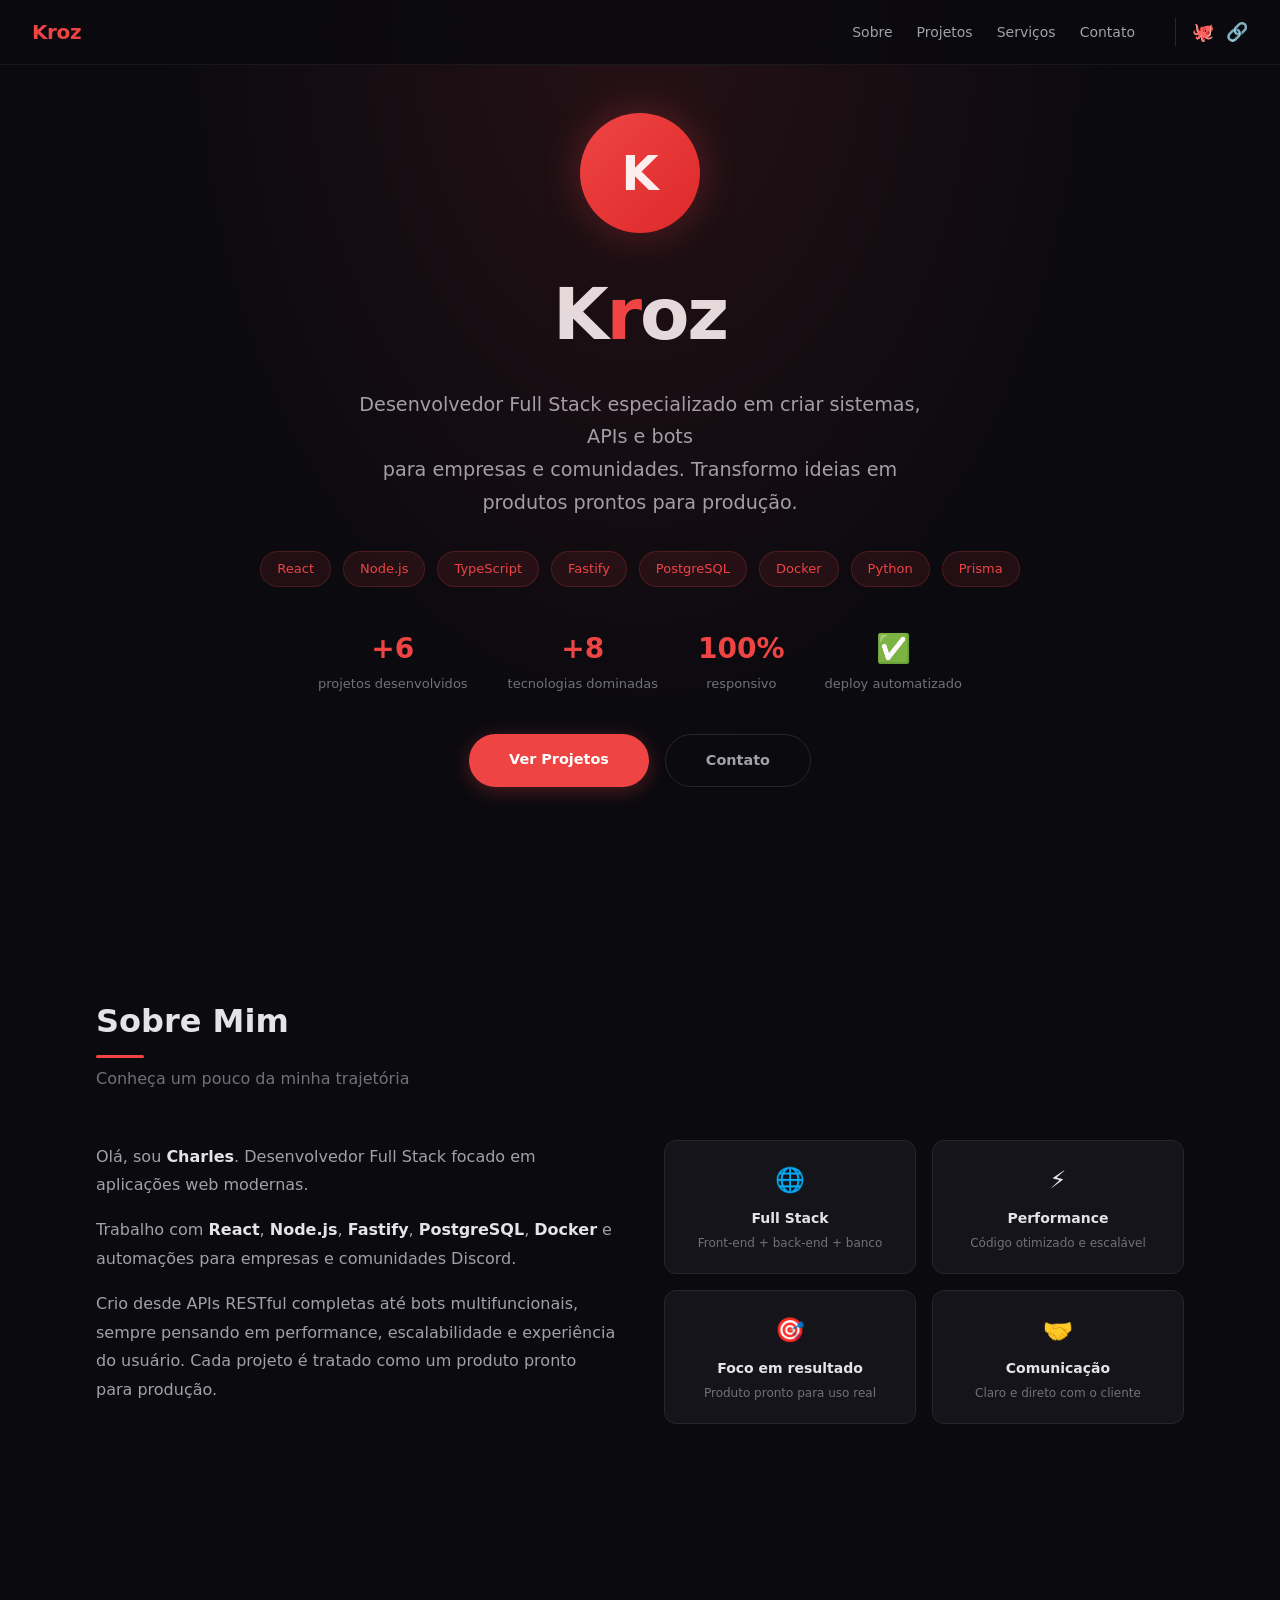
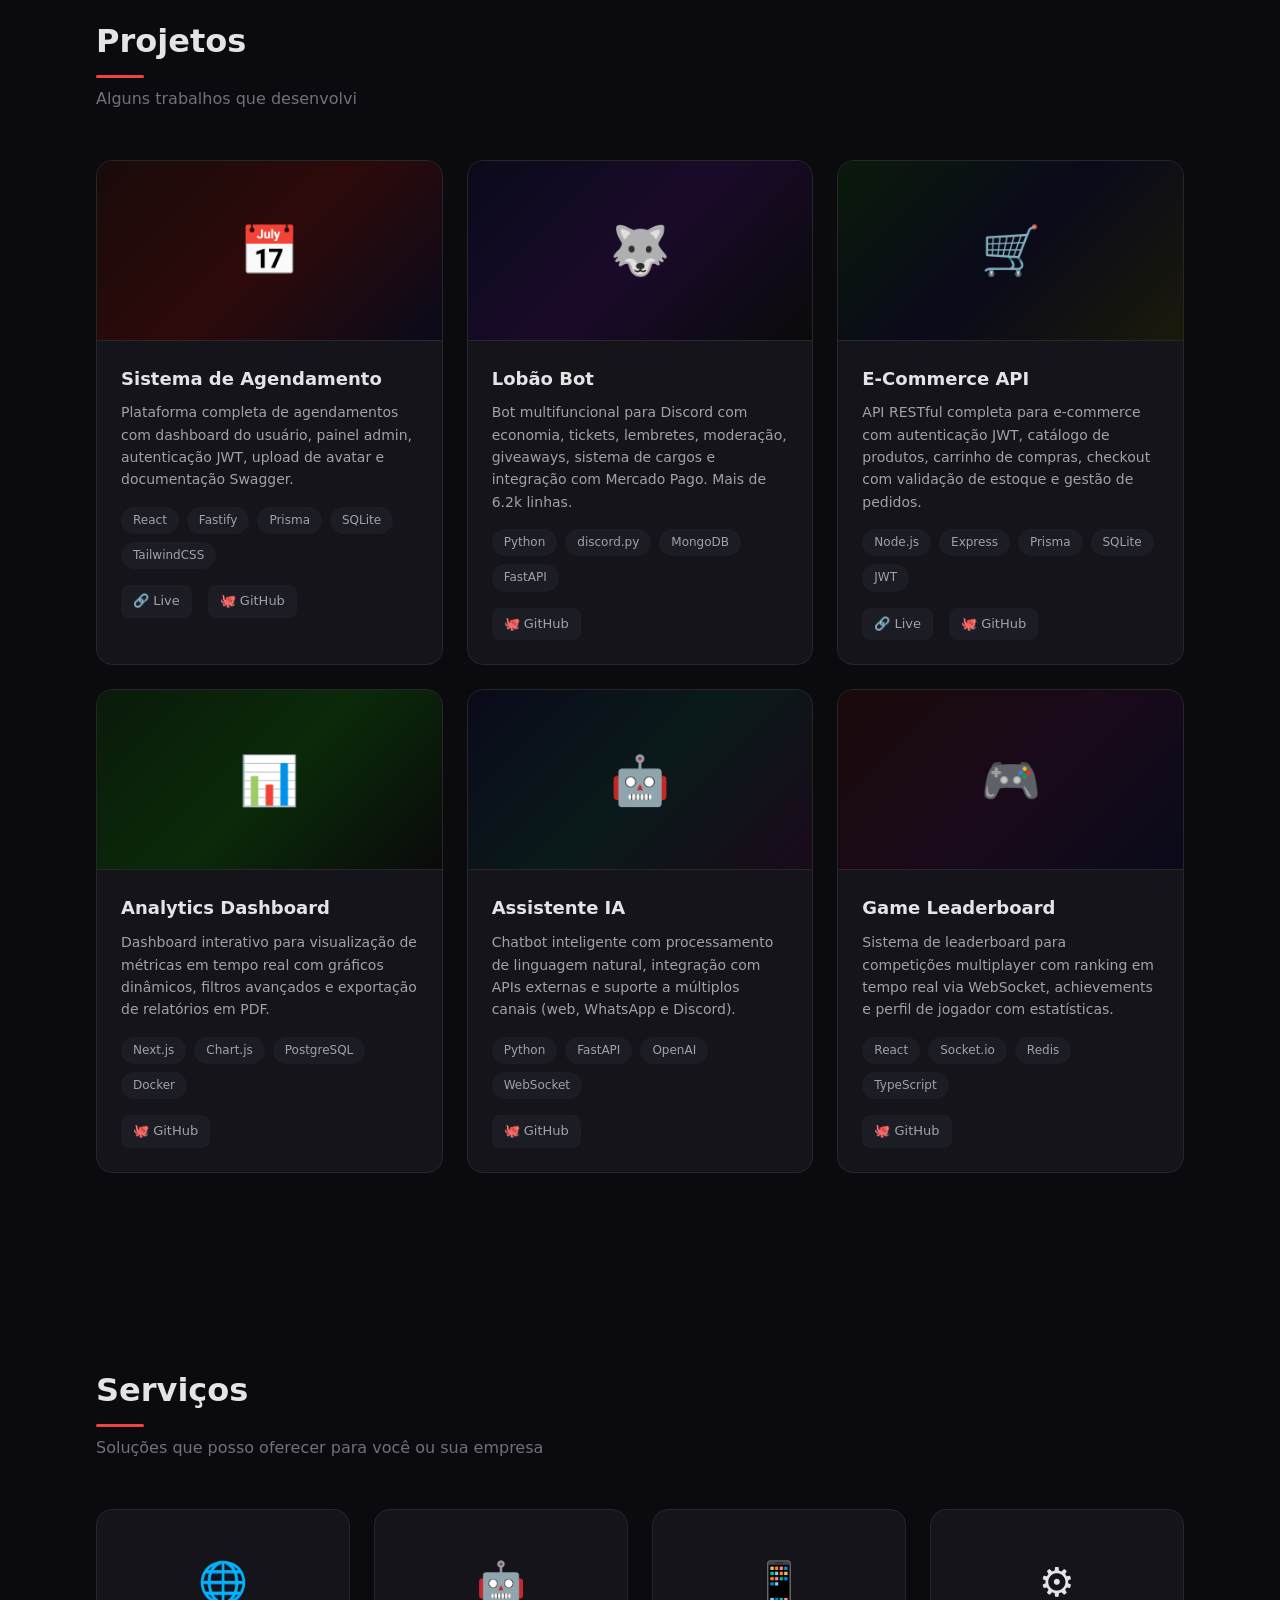
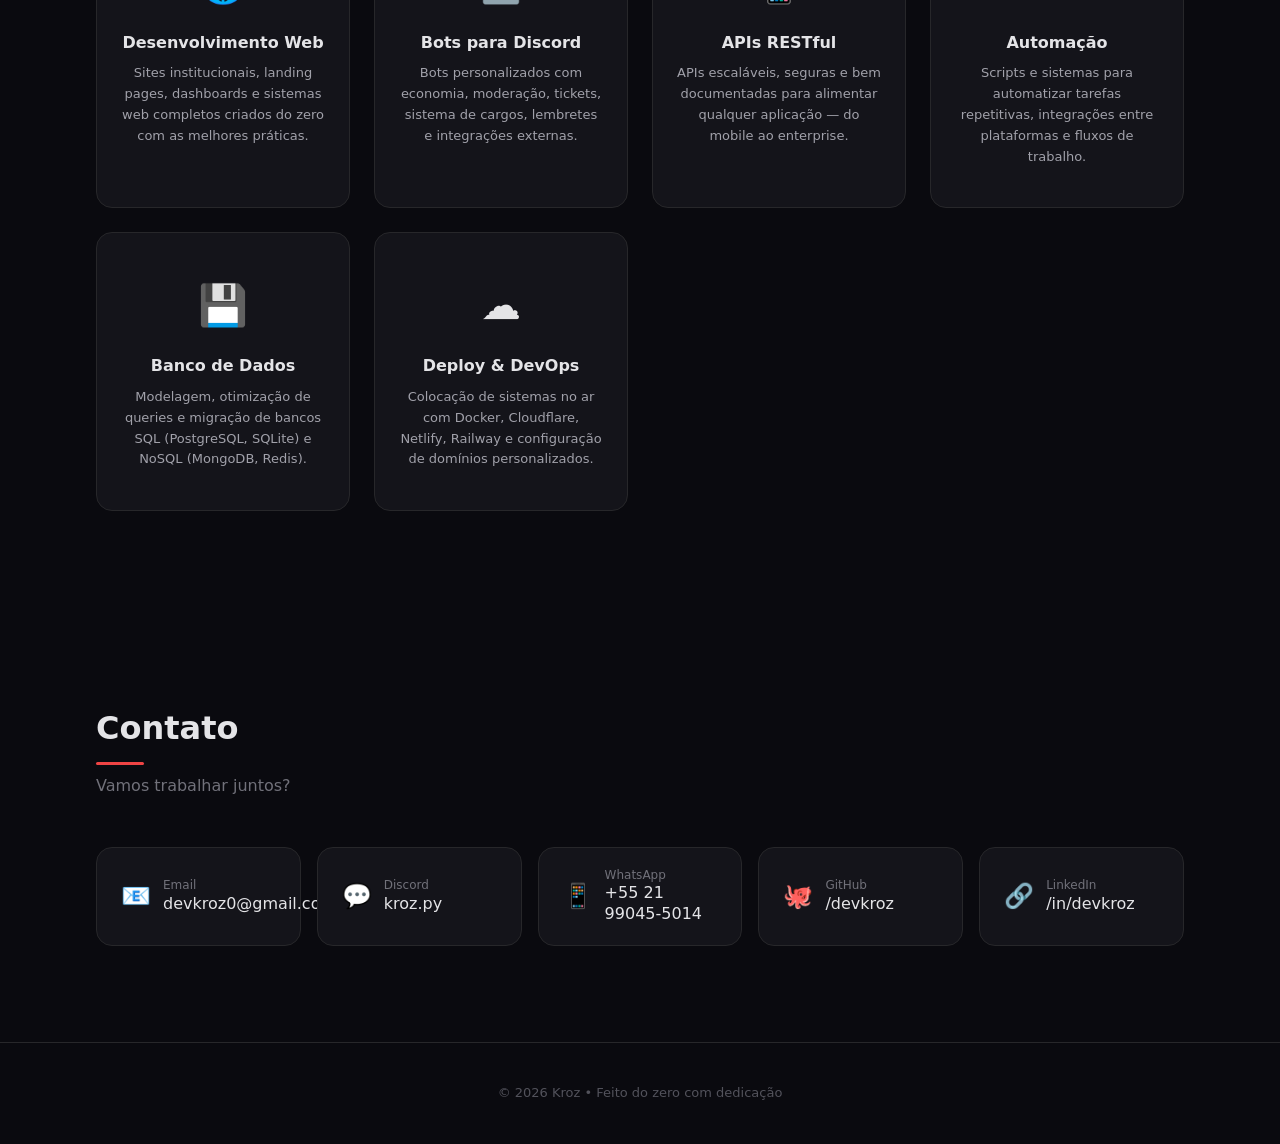
==== index.html @ 7d9324d4 "Initial commit: portfolio Kroz" ====
<!DOCTYPE html>
<html lang="pt-BR">
<head>
  <meta charset="UTF-8" />
  <meta name="viewport" content="width=device-width, initial-scale=1.0" />
  <title>Kroz — Portfólio</title>
  <style>
    * { margin: 0; padding: 0; box-sizing: border-box; }
    html { scroll-behavior: smooth; }
    body {
      font-family: system-ui, -apple-system, 'Segoe UI', Roboto, sans-serif;
      background: #0a0a0f;
      color: #e4e4e7;
      line-height: 1.6;
      overflow-x: hidden;
    }
    ::selection { background: #ef4444; color: #fff; }

    /* navbar */
    nav {
      position: fixed; top: 0; width: 100%; z-index: 100;
      background: rgba(10,10,15,0.85); backdrop-filter: blur(12px);
      border-bottom: 1px solid rgba(255,255,255,0.06);
      padding: 1rem 2rem;
      display: flex; justify-content: space-between; align-items: center;
    }
    nav .logo { font-size: 1.25rem; font-weight: 700; color: #ef4444; letter-spacing: -0.02em; }
    nav .links { display: flex; gap: 1.5rem; align-items: center; }
    nav .links a { color: #a1a1aa; text-decoration: none; font-size: 0.875rem; transition: color .2s; }
    nav .links a:hover { color: #fff; }
    nav .social-links { display: flex; gap: 0.75rem; margin-left: 1rem; padding-left: 1rem; border-left: 1px solid #27272a; }
    nav .social-links a { color: #a1a1aa; font-size: 1.125rem; transition: color .2s; text-decoration: none; }
    nav .social-links a:hover { color: #ef4444; }

    /* hero */
    .hero {
      min-height: 100vh; display: flex; flex-direction: column;
      justify-content: center; align-items: center; text-align: center;
      padding: 2rem; position: relative; overflow: hidden;
    }
    .hero::before {
      content: ''; position: absolute; inset: 0;
      background: radial-gradient(ellipse at 50% 0%, rgba(239,68,68,0.12) 0%, transparent 60%);
      pointer-events: none;
    }
    .hero-avatar {
      width: 120px; height: 120px; border-radius: 50%;
      background: linear-gradient(135deg, #ef4444, #dc2626);
      display: flex; align-items: center; justify-content: center;
      font-size: 3rem; font-weight: 700; color: #fff; margin-bottom: 1.5rem;
      box-shadow: 0 0 40px rgba(239,68,68,0.3);
    }
    .hero h1 { font-size: clamp(2.5rem, 6vw, 4.5rem); font-weight: 800; letter-spacing: -0.03em; }
    .hero h1 span { color: #ef4444; }
    .hero .tagline {
      color: #a1a1aa; font-size: 1.2rem; margin-top: 1rem; max-width: 36rem;
      line-height: 1.7;
    }
    .hero-tech {
      display: flex; gap: 0.75rem; flex-wrap: wrap; justify-content: center;
      margin-top: 2rem;
    }
    .hero-tech span {
      background: rgba(239,68,68,0.1); border: 1px solid rgba(239,68,68,0.2);
      color: #ef4444; padding: 0.4rem 1rem; border-radius: 9999px;
      font-size: 0.8125rem; font-weight: 500;
    }
    .hero-stats {
      display: flex; gap: 2.5rem; margin-top: 2.5rem; flex-wrap: wrap; justify-content: center;
    }
    .hero-stats .stat {
      text-align: center;
    }
    .hero-stats .stat .num {
      font-size: 1.75rem; font-weight: 700; color: #ef4444;
    }
    .hero-stats .stat .label {
      font-size: 0.8125rem; color: #71717a; margin-top: 0.125rem;
    }
    .hero .cta { margin-top: 2.5rem; display: flex; gap: 1rem; flex-wrap: wrap; justify-content: center; }
    .hero .cta a {
      padding: 0.85rem 2.5rem; border-radius: 9999px; text-decoration: none;
      font-weight: 600; font-size: 0.9rem; transition: all .3s;
    }
    .btn-primary {
      background: #ef4444; color: #fff;
      box-shadow: 0 4px 20px rgba(239,68,68,0.3);
    }
    .btn-primary:hover { background: #dc2626; transform: translateY(-3px); box-shadow: 0 6px 30px rgba(239,68,68,0.4); }
    .btn-outline { border: 1px solid #27272a; color: #a1a1aa; }
    .btn-outline:hover { border-color: #ef4444; color: #fff; transform: translateY(-2px); }

    /* sections */
    section { padding: 6rem 2rem; max-width: 72rem; margin: 0 auto; }
    section h2 {
      font-size: 2rem; font-weight: 700; margin-bottom: 0.5rem;
      display: inline-block;
    }
    section h2::after {
      content: ''; display: block; width: 3rem; height: 3px;
      background: #ef4444; margin-top: 0.5rem; border-radius: 2px;
    }
    .subtitle { color: #71717a; margin-bottom: 3rem; }

    /* animations */
    .fade-in {
      opacity: 0; transform: translateY(30px);
      transition: opacity 0.7s ease, transform 0.7s ease;
    }
    .fade-in.visible { opacity: 1; transform: translateY(0); }
    .fade-in-delay-1 { transition-delay: 0.1s; }
    .fade-in-delay-2 { transition-delay: 0.2s; }
    .fade-in-delay-3 { transition-delay: 0.3s; }
    .fade-in-delay-4 { transition-delay: 0.4s; }

    /* about */
    .about-content {
      display: grid; grid-template-columns: 1fr 1fr; gap: 3rem; align-items: center;
    }
    .about-text p { color: #a1a1aa; font-size: 1rem; line-height: 1.8; margin-bottom: 1rem; }
    .about-text strong { color: #e4e4e7; }
    .about-grid {
      display: grid; grid-template-columns: 1fr 1fr; gap: 1rem;
    }
    .about-item {
      background: #14141a; border: 1px solid #27272a; border-radius: 0.75rem;
      padding: 1.25rem; text-align: center;
    }
    .about-item .a-icon { font-size: 1.5rem; margin-bottom: 0.5rem; }
    .about-item h4 { font-size: 0.875rem; font-weight: 600; margin-bottom: 0.25rem; }
    .about-item p { font-size: 0.75rem; color: #71717a; }

    /* projects */
    .projects-grid {
      display: grid; grid-template-columns: repeat(auto-fill, minmax(340px, 1fr));
      gap: 1.5rem;
    }
    .project-card {
      background: #14141a; border: 1px solid #27272a; border-radius: 1rem;
      overflow: hidden; transition: all .4s;
    }
    .project-card:hover { border-color: #ef4444; transform: translateY(-6px); box-shadow: 0 12px 40px rgba(239,68,68,0.08); }
    .project-card .screenshot {
      width: 100%; height: 180px; object-fit: cover;
      background: linear-gradient(135deg, #1c1c24, #27272a);
      display: flex; align-items: center; justify-content: center;
      font-size: 3rem; border-bottom: 1px solid #27272a;
    }
    .project-card .body { padding: 1.5rem; }
    .project-card h3 { font-size: 1.125rem; font-weight: 600; margin-bottom: 0.5rem; }
    .project-card p { color: #a1a1aa; font-size: 0.875rem; margin-bottom: 1rem; line-height: 1.6; }
    .project-card .tags { display: flex; gap: 0.5rem; flex-wrap: wrap; margin-bottom: 1rem; }
    .project-card .tags span {
      background: #1c1c24; color: #a1a1aa; padding: 0.25rem 0.75rem;
      border-radius: 9999px; font-size: 0.75rem;
    }
    .project-card .linkss { display: flex; gap: 1rem; }
    .project-card .linkss a {
      color: #a1a1aa; text-decoration: none; font-size: 0.8125rem;
      display: inline-flex; align-items: center; gap: 0.375rem; transition: all .2s;
      padding: 0.375rem 0.75rem; border-radius: 0.5rem; background: #1c1c24;
    }
    .project-card .linkss a:hover { background: rgba(239,68,68,0.1); color: #ef4444; }

    /* services */
    .services-grid {
      display: grid; grid-template-columns: repeat(auto-fill, minmax(240px, 1fr));
      gap: 1.5rem;
    }
    .service-card {
      background: #14141a; border: 1px solid #27272a; border-radius: 1rem;
      padding: 2.5rem 1.5rem; text-align: center; transition: all .4s;
    }
    .service-card:hover { border-color: #ef4444; transform: translateY(-6px); box-shadow: 0 12px 40px rgba(239,68,68,0.08); }
    .service-card .s-icon { font-size: 2.5rem; margin-bottom: 1rem; }
    .service-card h3 { font-size: 1rem; font-weight: 600; margin-bottom: 0.5rem; }
    .service-card p { color: #a1a1aa; font-size: 0.8125rem; line-height: 1.6; }

    /* contact */
    .contact-links {
      display: flex; flex-wrap: wrap; gap: 1rem; margin-top: 2rem;
    }
    .contact-card {
      background: #14141a; border: 1px solid #27272a; border-radius: 1rem;
      padding: 1.25rem 1.5rem; display: flex; align-items: center; gap: 0.75rem;
      text-decoration: none; color: #e4e4e7; transition: all .3s; flex: 1; min-width: 200px;
    }
    .contact-card:hover { border-color: #ef4444; transform: translateY(-3px); }
    .contact-card .c-icon { font-size: 1.5rem; }
    .contact-card .c-body { line-height: 1.3; }
    .contact-card .c-label { font-size: 0.75rem; color: #71717a; }

    /* footer */
    footer {
      text-align: center; padding: 2.5rem; color: #52525b;
      border-top: 1px solid #27272a; font-size: 0.8125rem;
    }

    /* gradient screenshots */
    .sshot-agenda { background: linear-gradient(135deg, #1a0a0a, #2d0a0a, #0a0a1a) !important; }
    .sshot-lobao { background: linear-gradient(135deg, #0a0a1a, #1a0a2a, #0a0a0a) !important; }
    .sshot-ecommerce { background: linear-gradient(135deg, #0a1a0a, #0a0a1a, #1a1a0a) !important; }
    .sshot-analytics { background: linear-gradient(135deg, #0a1a0a, #0a2a0a, #0a0a0a) !important; }
    .sshot-ia { background: linear-gradient(135deg, #0a0a1a, #0a1a1a, #1a0a1a) !important; }
    .sshot-game { background: linear-gradient(135deg, #1a0a0a, #1a0a1a, #0a0a1a) !important; }

    @media (max-width: 768px) {
      .about-content { grid-template-columns: 1fr; gap: 2rem; }
      .hero-stats { gap: 1.5rem; }
      nav { padding: 1rem; }
      nav .links { gap: 0.75rem; }
      nav .social-links { margin-left: 0.5rem; padding-left: 0.5rem; }
      section { padding: 4rem 1.25rem; }
    }
  </style>
</head>
<body>

  <nav>
    <div class="logo">Kroz</div>
    <div class="links">
      <a href="#sobre">Sobre</a>
      <a href="#projetos">Projetos</a>
      <a href="#servicos">Serviços</a>
      <a href="#contato">Contato</a>
      <div class="social-links">
        <a href="https://github.com/devkroz" target="_blank" title="GitHub">🐙</a>
        <a href="https://linkedin.com/in/devkroz" target="_blank" title="LinkedIn">🔗</a>
      </div>
    </div>
  </nav>

  <section class="hero" id="home">
    <div class="hero-avatar">K</div>
    <h1>K<span>r</span>oz</h1>
    <p class="tagline">
      Desenvolvedor Full Stack especializado em criar sistemas, APIs e bots<br>
      para empresas e comunidades. Transformo ideias em produtos prontos para produção.
    </p>

    <div class="hero-tech">
      <span>React</span><span>Node.js</span><span>TypeScript</span><span>Fastify</span>
      <span>PostgreSQL</span><span>Docker</span><span>Python</span><span>Prisma</span>
    </div>

    <div class="hero-stats">
      <div class="stat"><div class="num">+6</div><div class="label">projetos desenvolvidos</div></div>
      <div class="stat"><div class="num">+8</div><div class="label">tecnologias dominadas</div></div>
      <div class="stat"><div class="num">100%</div><div class="label">responsivo</div></div>
      <div class="stat"><div class="num">✅</div><div class="label">deploy automatizado</div></div>
    </div>

    <div class="cta">
      <a href="#projetos" class="btn-primary">Ver Projetos</a>
      <a href="#contato" class="btn-outline">Contato</a>
    </div>
  </section>

  <section id="sobre">
    <h2>Sobre Mim</h2>
    <p class="subtitle">Conheça um pouco da minha trajetória</p>
    <div class="about-content">
      <div class="about-text">
        <p>Olá, sou <strong>Charles</strong>. Desenvolvedor Full Stack focado em aplicações web modernas.</p>
        <p>Trabalho com <strong>React</strong>, <strong>Node.js</strong>, <strong>Fastify</strong>, <strong>PostgreSQL</strong>, <strong>Docker</strong> e automações para empresas e comunidades Discord.</p>
        <p>Crio desde APIs RESTful completas até bots multifuncionais, sempre pensando em performance, escalabilidade e experiência do usuário. Cada projeto é tratado como um produto pronto para produção.</p>
      </div>
      <div class="about-grid">
        <div class="about-item fade-in">
          <div class="a-icon">🌐</div>
          <h4>Full Stack</h4>
          <p>Front-end + back-end + banco</p>
        </div>
        <div class="about-item fade-in fade-in-delay-1">
          <div class="a-icon">⚡</div>
          <h4>Performance</h4>
          <p>Código otimizado e escalável</p>
        </div>
        <div class="about-item fade-in fade-in-delay-2">
          <div class="a-icon">🎯</div>
          <h4>Foco em resultado</h4>
          <p>Produto pronto para uso real</p>
        </div>
        <div class="about-item fade-in fade-in-delay-3">
          <div class="a-icon">🤝</div>
          <h4>Comunicação</h4>
          <p>Claro e direto com o cliente</p>
        </div>
      </div>
    </div>
  </section>

  <section id="projetos">
    <h2>Projetos</h2>
    <p class="subtitle">Alguns trabalhos que desenvolvi</p>

    <div class="projects-grid">
      <div class="project-card fade-in">
        <div class="screenshot sshot-agenda">📅</div>
        <div class="body">
          <h3>Sistema de Agendamento</h3>
          <p>Plataforma completa de agendamentos com dashboard do usuário, painel admin, autenticação JWT, upload de avatar e documentação Swagger.</p>
          <div class="tags">
            <span>React</span><span>Fastify</span><span>Prisma</span><span>SQLite</span><span>TailwindCSS</span>
          </div>
          <div class="linkss">
            <a href="https://agendamento-app-861.netlify.app" target="_blank">🔗 Live</a>
            <a href="https://github.com/devkroz/agendamento" target="_blank">🐙 GitHub</a>
          </div>
        </div>
      </div>

      <div class="project-card fade-in fade-in-delay-1">
        <div class="screenshot sshot-lobao">🐺</div>
        <div class="body">
          <h3>Lobão Bot</h3>
          <p>Bot multifuncional para Discord com economia, tickets, lembretes, moderação, giveaways, sistema de cargos e integração com Mercado Pago. Mais de 6.2k linhas.</p>
          <div class="tags">
            <span>Python</span><span>discord.py</span><span>MongoDB</span><span>FastAPI</span>
          </div>
          <div class="linkss">
            <a href="https://github.com/Rede-Meia-Noite/Lobao" target="_blank">🐙 GitHub</a>
          </div>
        </div>
      </div>

      <div class="project-card fade-in fade-in-delay-2">
        <div class="screenshot sshot-ecommerce">🛒</div>
        <div class="body">
          <h3>E-Commerce API</h3>
          <p>API RESTful completa para e-commerce com autenticação JWT, catálogo de produtos, carrinho de compras, checkout com validação de estoque e gestão de pedidos.</p>
          <div class="tags">
            <span>Node.js</span><span>Express</span><span>Prisma</span><span>SQLite</span><span>JWT</span>
          </div>
          <div class="linkss">
            <a href="https://mountains-geological-linked-consultation.trycloudflare.com/api/products" target="_blank">🔗 Live</a>
            <a href="https://github.com/devkroz/ecommerce-api" target="_blank">🐙 GitHub</a>
          </div>
        </div>
      </div>

      <div class="project-card fade-in fade-in-delay-3">
        <div class="screenshot sshot-analytics">📊</div>
        <div class="body">
          <h3>Analytics Dashboard</h3>
          <p>Dashboard interativo para visualização de métricas em tempo real com gráficos dinâmicos, filtros avançados e exportação de relatórios em PDF.</p>
          <div class="tags">
            <span>Next.js</span><span>Chart.js</span><span>PostgreSQL</span><span>Docker</span>
          </div>
          <div class="linkss">
            <a href="#" target="_blank">🐙 GitHub</a>
          </div>
        </div>
      </div>

      <div class="project-card fade-in fade-in-delay-4">
        <div class="screenshot sshot-ia">🤖</div>
        <div class="body">
          <h3>Assistente IA</h3>
          <p>Chatbot inteligente com processamento de linguagem natural, integração com APIs externas e suporte a múltiplos canais (web, WhatsApp e Discord).</p>
          <div class="tags">
            <span>Python</span><span>FastAPI</span><span>OpenAI</span><span>WebSocket</span>
          </div>
          <div class="linkss">
            <a href="#" target="_blank">🐙 GitHub</a>
          </div>
        </div>
      </div>

      <div class="project-card fade-in fade-in-delay-4">
        <div class="screenshot sshot-game">🎮</div>
        <div class="body">
          <h3>Game Leaderboard</h3>
          <p>Sistema de leaderboard para competições multiplayer com ranking em tempo real via WebSocket, achievements e perfil de jogador com estatísticas.</p>
          <div class="tags">
            <span>React</span><span>Socket.io</span><span>Redis</span><span>TypeScript</span>
          </div>
          <div class="linkss">
            <a href="#" target="_blank">🐙 GitHub</a>
          </div>
        </div>
      </div>
    </div>
  </section>

  <section id="servicos">
    <h2>Serviços</h2>
    <p class="subtitle">Soluções que posso oferecer para você ou sua empresa</p>

    <div class="services-grid">
      <div class="service-card fade-in">
        <div class="s-icon">🌐</div>
        <h3>Desenvolvimento Web</h3>
        <p>Sites institucionais, landing pages, dashboards e sistemas web completos criados do zero com as melhores práticas.</p>
      </div>
      <div class="service-card fade-in fade-in-delay-1">
        <div class="s-icon">🤖</div>
        <h3>Bots para Discord</h3>
        <p>Bots personalizados com economia, moderação, tickets, sistema de cargos, lembretes e integrações externas.</p>
      </div>
      <div class="service-card fade-in fade-in-delay-2">
        <div class="s-icon">📱</div>
        <h3>APIs RESTful</h3>
        <p>APIs escaláveis, seguras e bem documentadas para alimentar qualquer aplicação — do mobile ao enterprise.</p>
      </div>
      <div class="service-card fade-in fade-in-delay-3">
        <div class="s-icon">⚙️</div>
        <h3>Automação</h3>
        <p>Scripts e sistemas para automatizar tarefas repetitivas, integrações entre plataformas e fluxos de trabalho.</p>
      </div>
      <div class="service-card fade-in fade-in-delay-4">
        <div class="s-icon">💾</div>
        <h3>Banco de Dados</h3>
        <p>Modelagem, otimização de queries e migração de bancos SQL (PostgreSQL, SQLite) e NoSQL (MongoDB, Redis).</p>
      </div>
      <div class="service-card fade-in fade-in-delay-4">
        <div class="s-icon">☁️</div>
        <h3>Deploy & DevOps</h3>
        <p>Colocação de sistemas no ar com Docker, Cloudflare, Netlify, Railway e configuração de domínios personalizados.</p>
      </div>
    </div>
  </section>

  <section id="contato">
    <h2>Contato</h2>
    <p class="subtitle">Vamos trabalhar juntos?</p>

    <div class="contact-links">
      <a href="mailto:devkroz0@gmail.com" class="contact-card fade-in">
        <span class="c-icon">📧</span>
        <div class="c-body">
          <div class="c-label">Email</div>
          devkroz0@gmail.com
        </div>
      </a>
      <a href="https://discord.com/users/kroz.py" target="_blank" class="contact-card fade-in fade-in-delay-1">
        <span class="c-icon">💬</span>
        <div class="c-body">
          <div class="c-label">Discord</div>
          kroz.py
        </div>
      </a>
      <a href="https://wa.me/5521990455014" target="_blank" class="contact-card fade-in fade-in-delay-2">
        <span class="c-icon">📱</span>
        <div class="c-body">
          <div class="c-label">WhatsApp</div>
          +55 21 99045-5014
        </div>
      </a>
      <a href="https://github.com/devkroz" target="_blank" class="contact-card fade-in fade-in-delay-3">
        <span class="c-icon">🐙</span>
        <div class="c-body">
          <div class="c-label">GitHub</div>
          /devkroz
        </div>
      </a>
      <a href="https://linkedin.com/in/devkroz" target="_blank" class="contact-card fade-in fade-in-delay-4">
        <span class="c-icon">🔗</span>
        <div class="c-body">
          <div class="c-label">LinkedIn</div>
          /in/devkroz
        </div>
      </a>
    </div>
  </section>

  <footer>
    © 2026 Kroz • Feito do zero com dedicação
  </footer>

  <script>
    const observer = new IntersectionObserver((entries) => {
      entries.forEach((entry) => {
        if (entry.isIntersecting) {
          entry.target.classList.add('visible');
        }
      });
    }, { threshold: 0.1 });

    document.querySelectorAll('.fade-in').forEach((el) => observer.observe(el));
  </script>

</body>
</html>
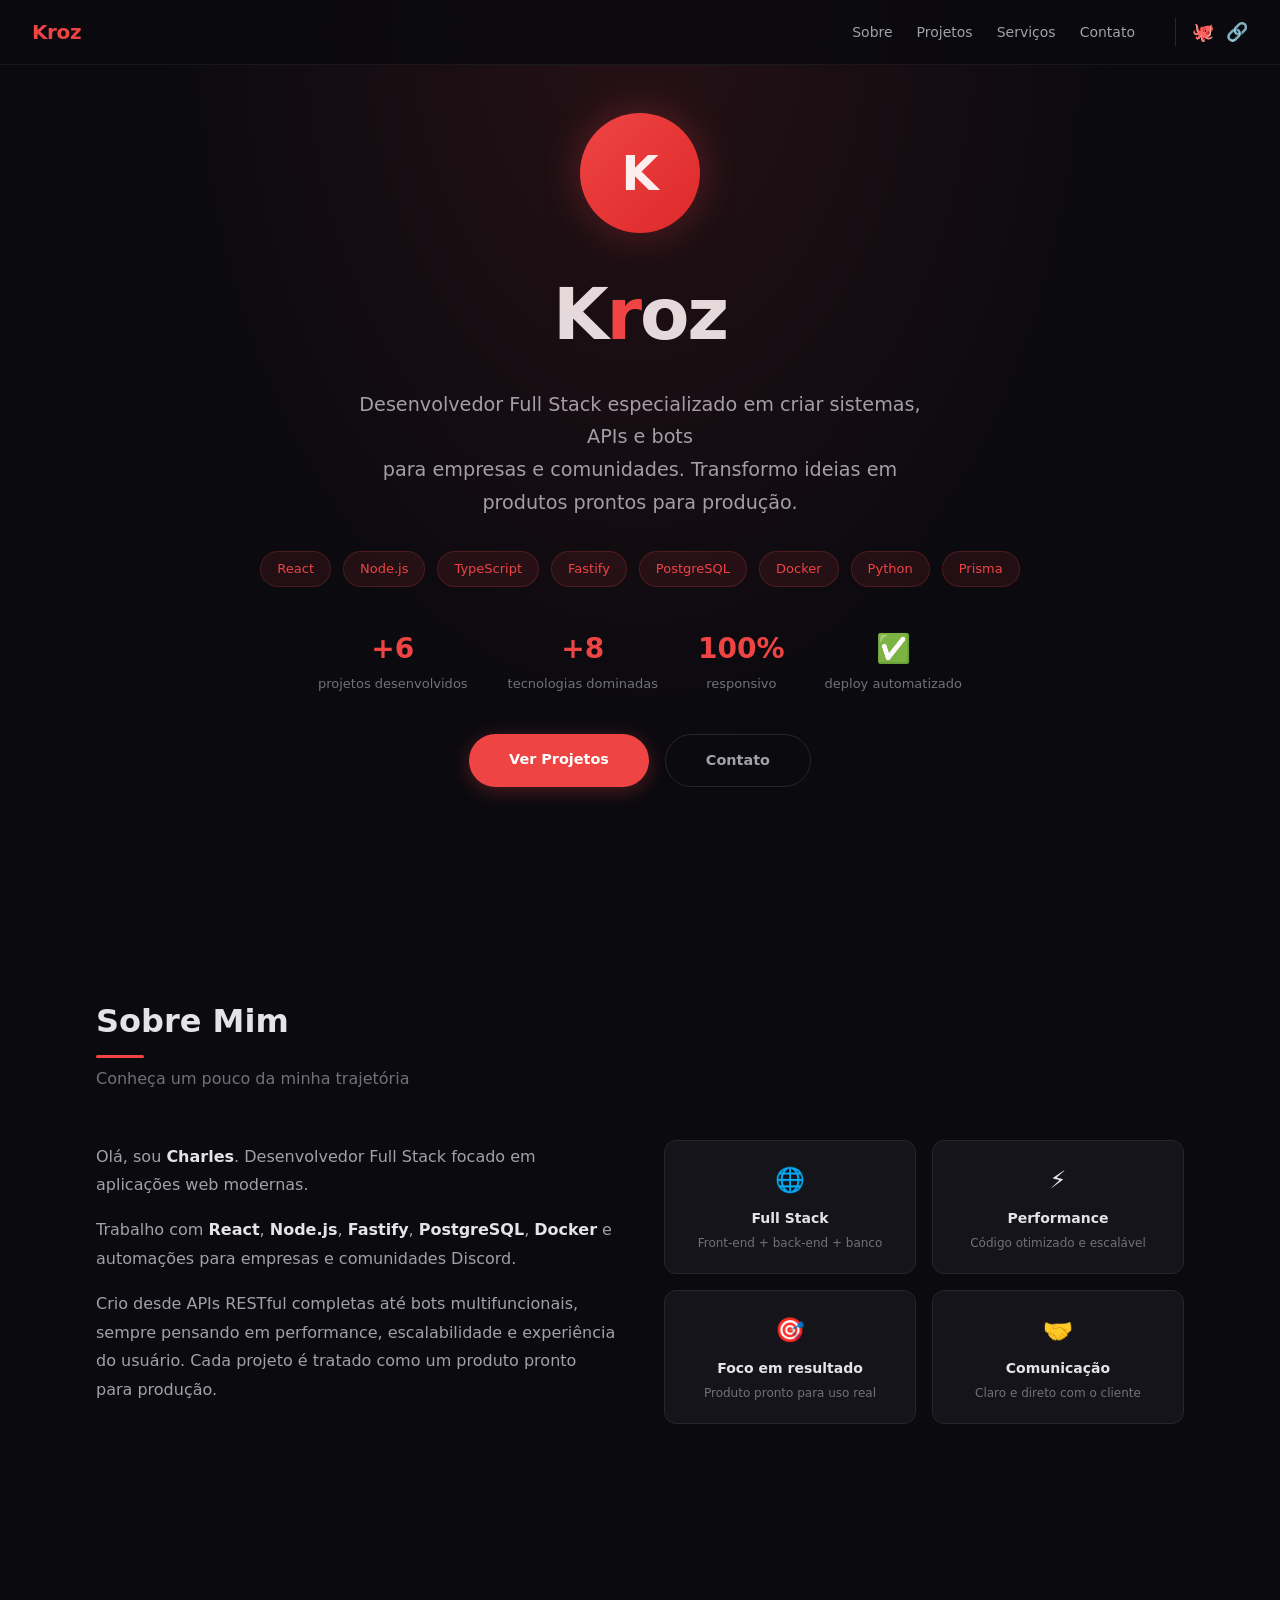
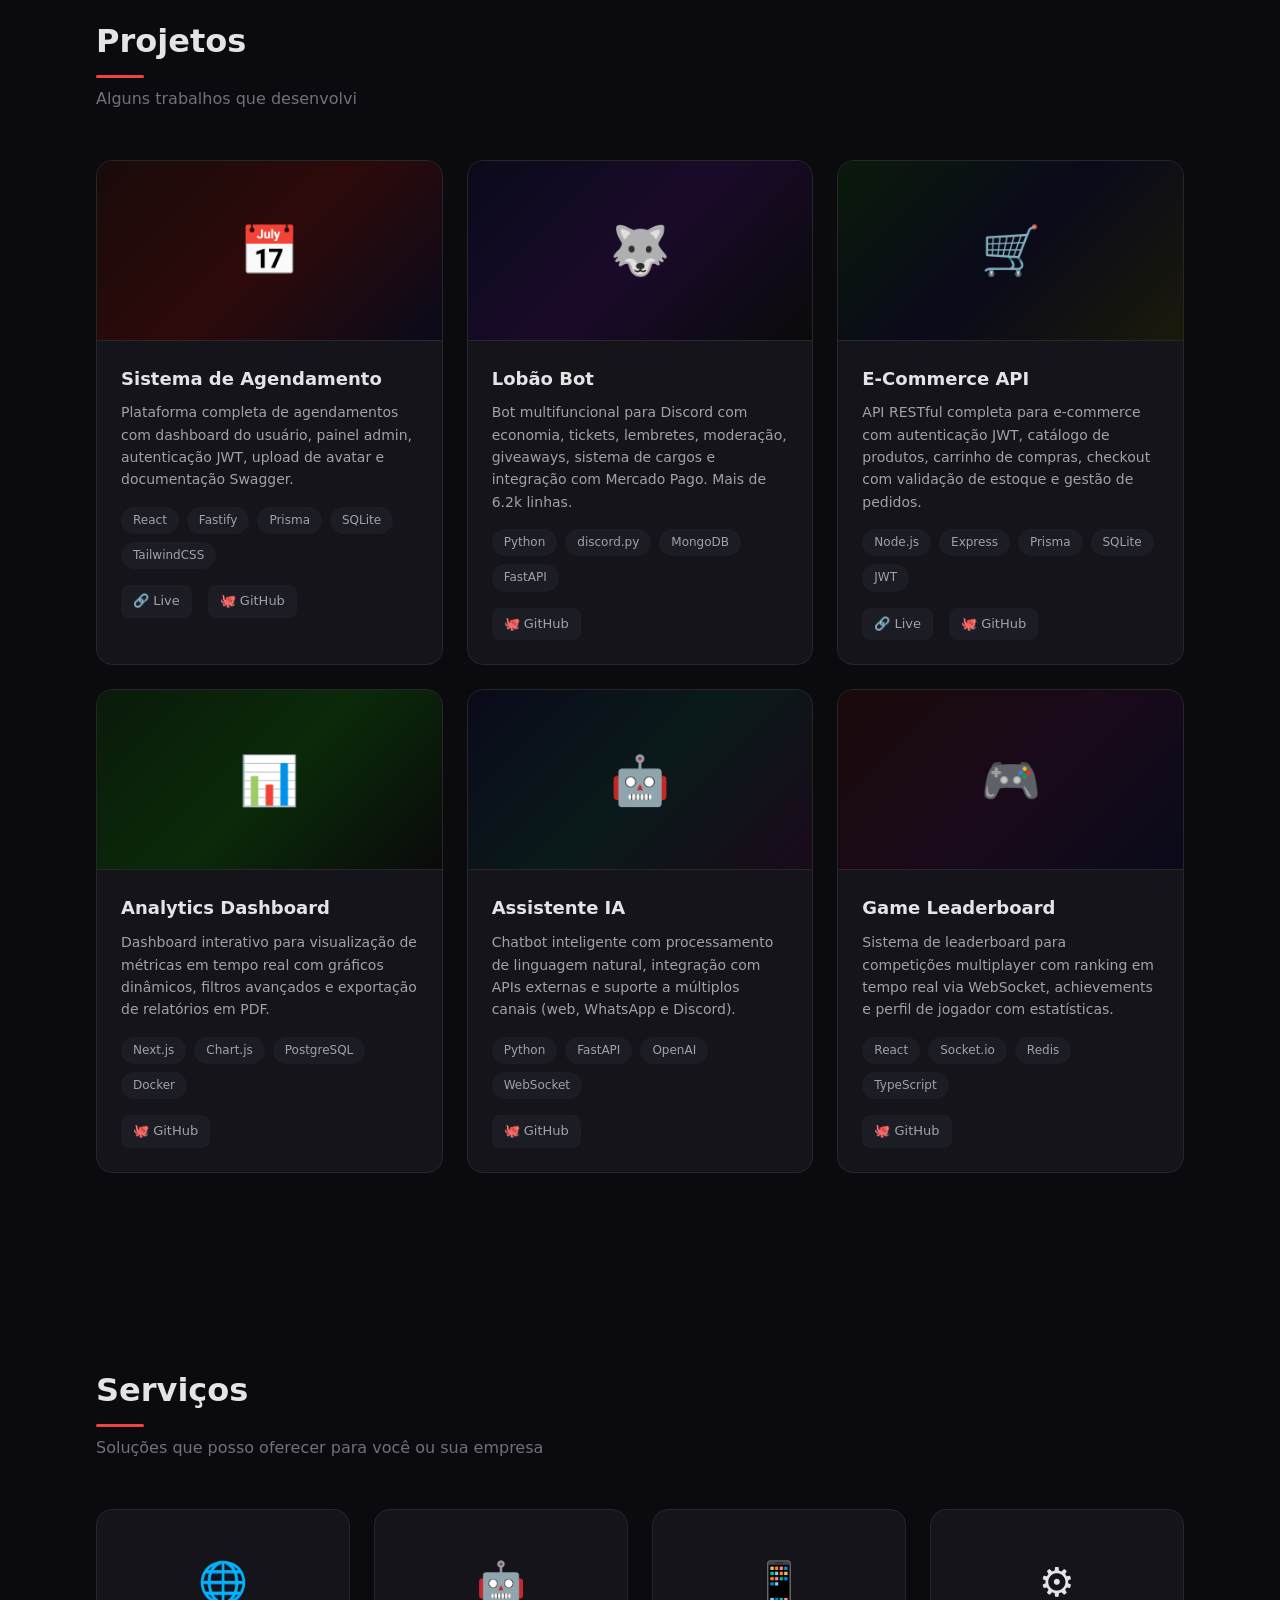
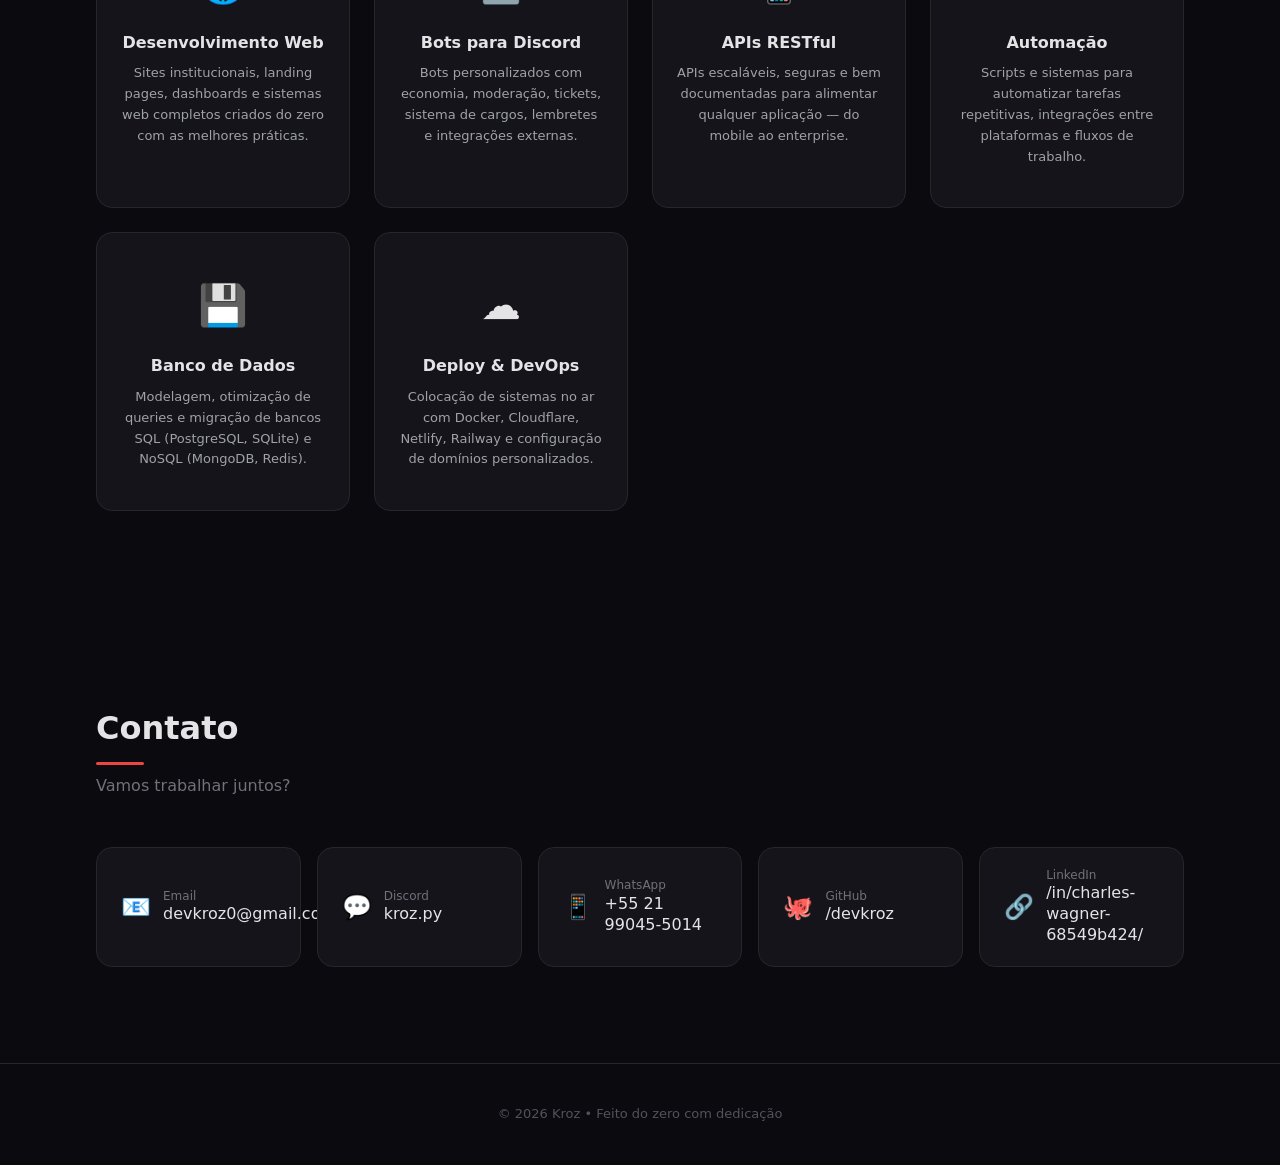
==== commit 38def4d1: "Corrige link do LinkedIn" ====
--- a/index.html
+++ b/index.html
@@ -225,7 +225,7 @@
       <a href="#contato">Contato</a>
       <div class="social-links">
         <a href="https://github.com/devkroz" target="_blank" title="GitHub">🐙</a>
-        <a href="https://linkedin.com/in/devkroz" target="_blank" title="LinkedIn">🔗</a>
+        <a href="https://linkedin.com/in/charles-wagner-68549b424/" target="_blank" title="LinkedIn">🔗</a>
       </div>
     </div>
   </nav>
@@ -454,11 +454,11 @@
           /devkroz
         </div>
       </a>
-      <a href="https://linkedin.com/in/devkroz" target="_blank" class="contact-card fade-in fade-in-delay-4">
+      <a href="https://linkedin.com/in/charles-wagner-68549b424/" target="_blank" class="contact-card fade-in fade-in-delay-4">
         <span class="c-icon">🔗</span>
         <div class="c-body">
           <div class="c-label">LinkedIn</div>
-          /in/devkroz
+          /in/charles-wagner-68549b424/
         </div>
       </a>
     </div>
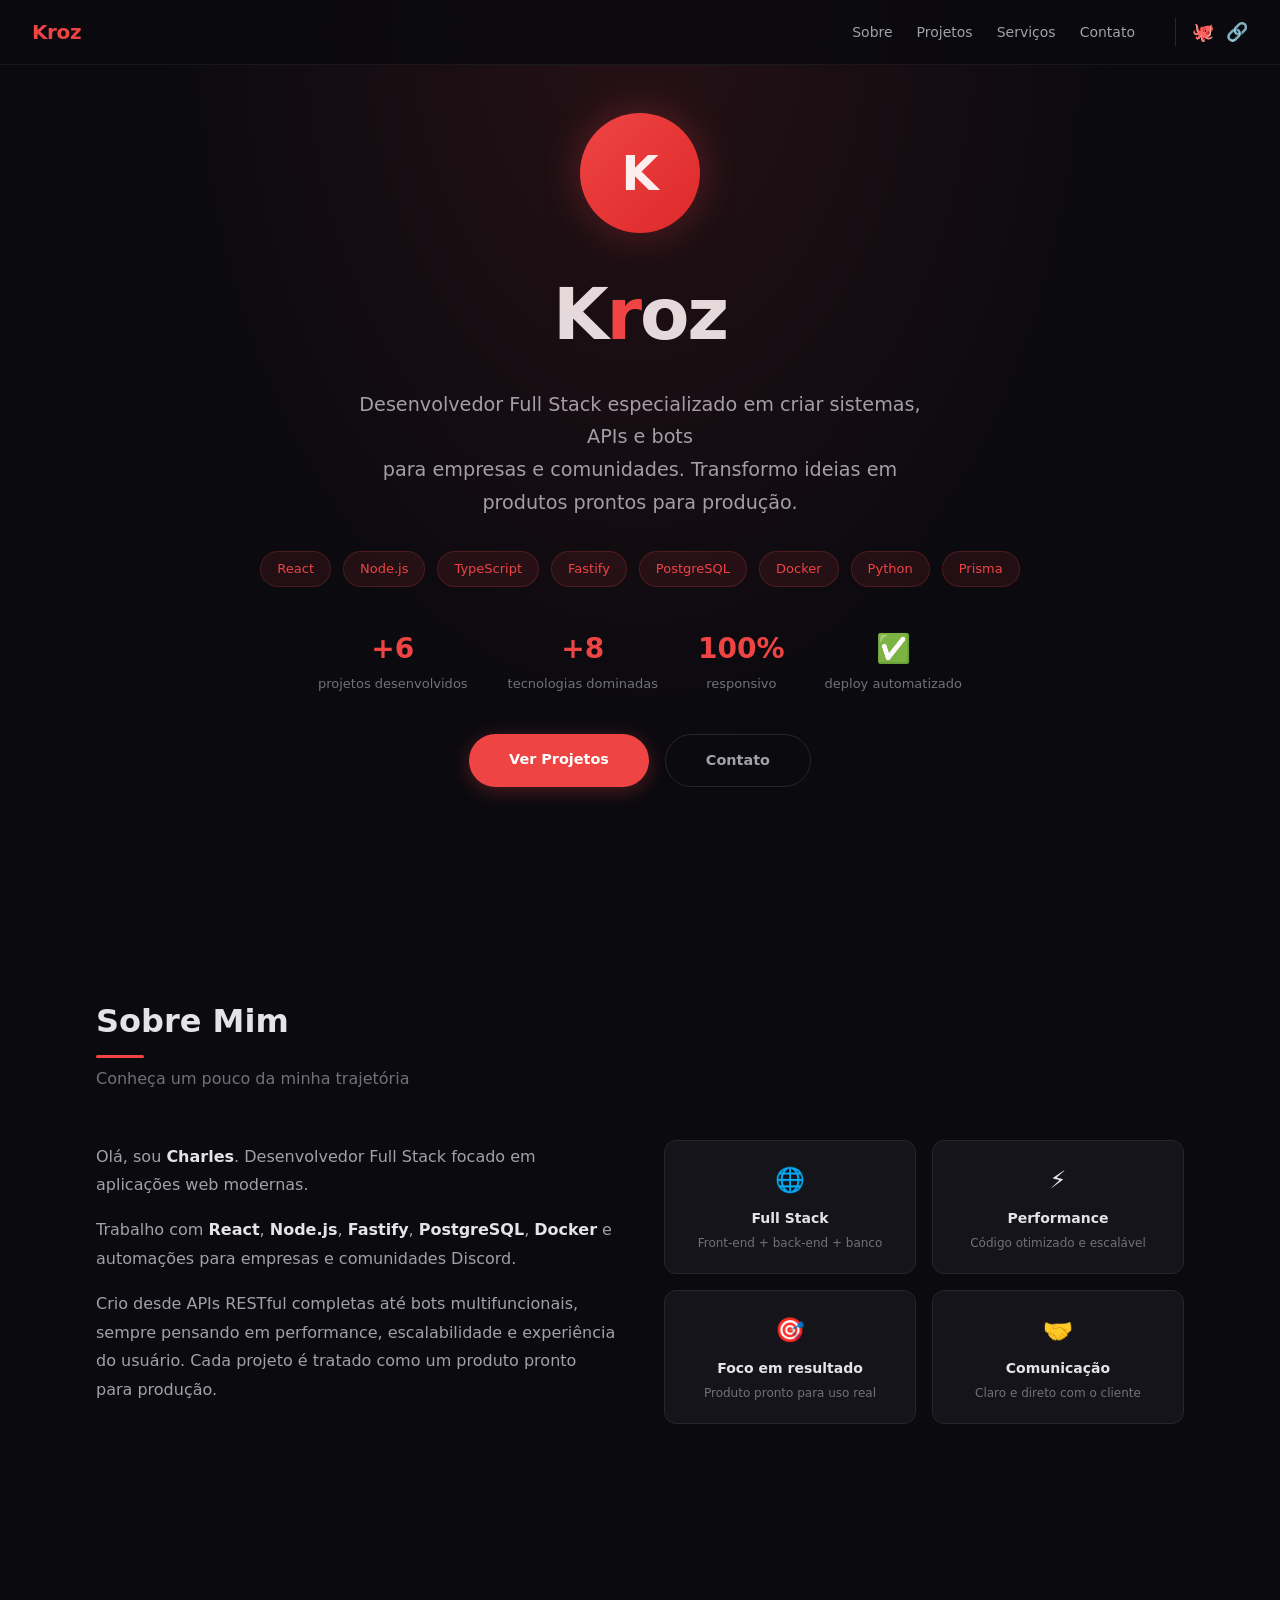
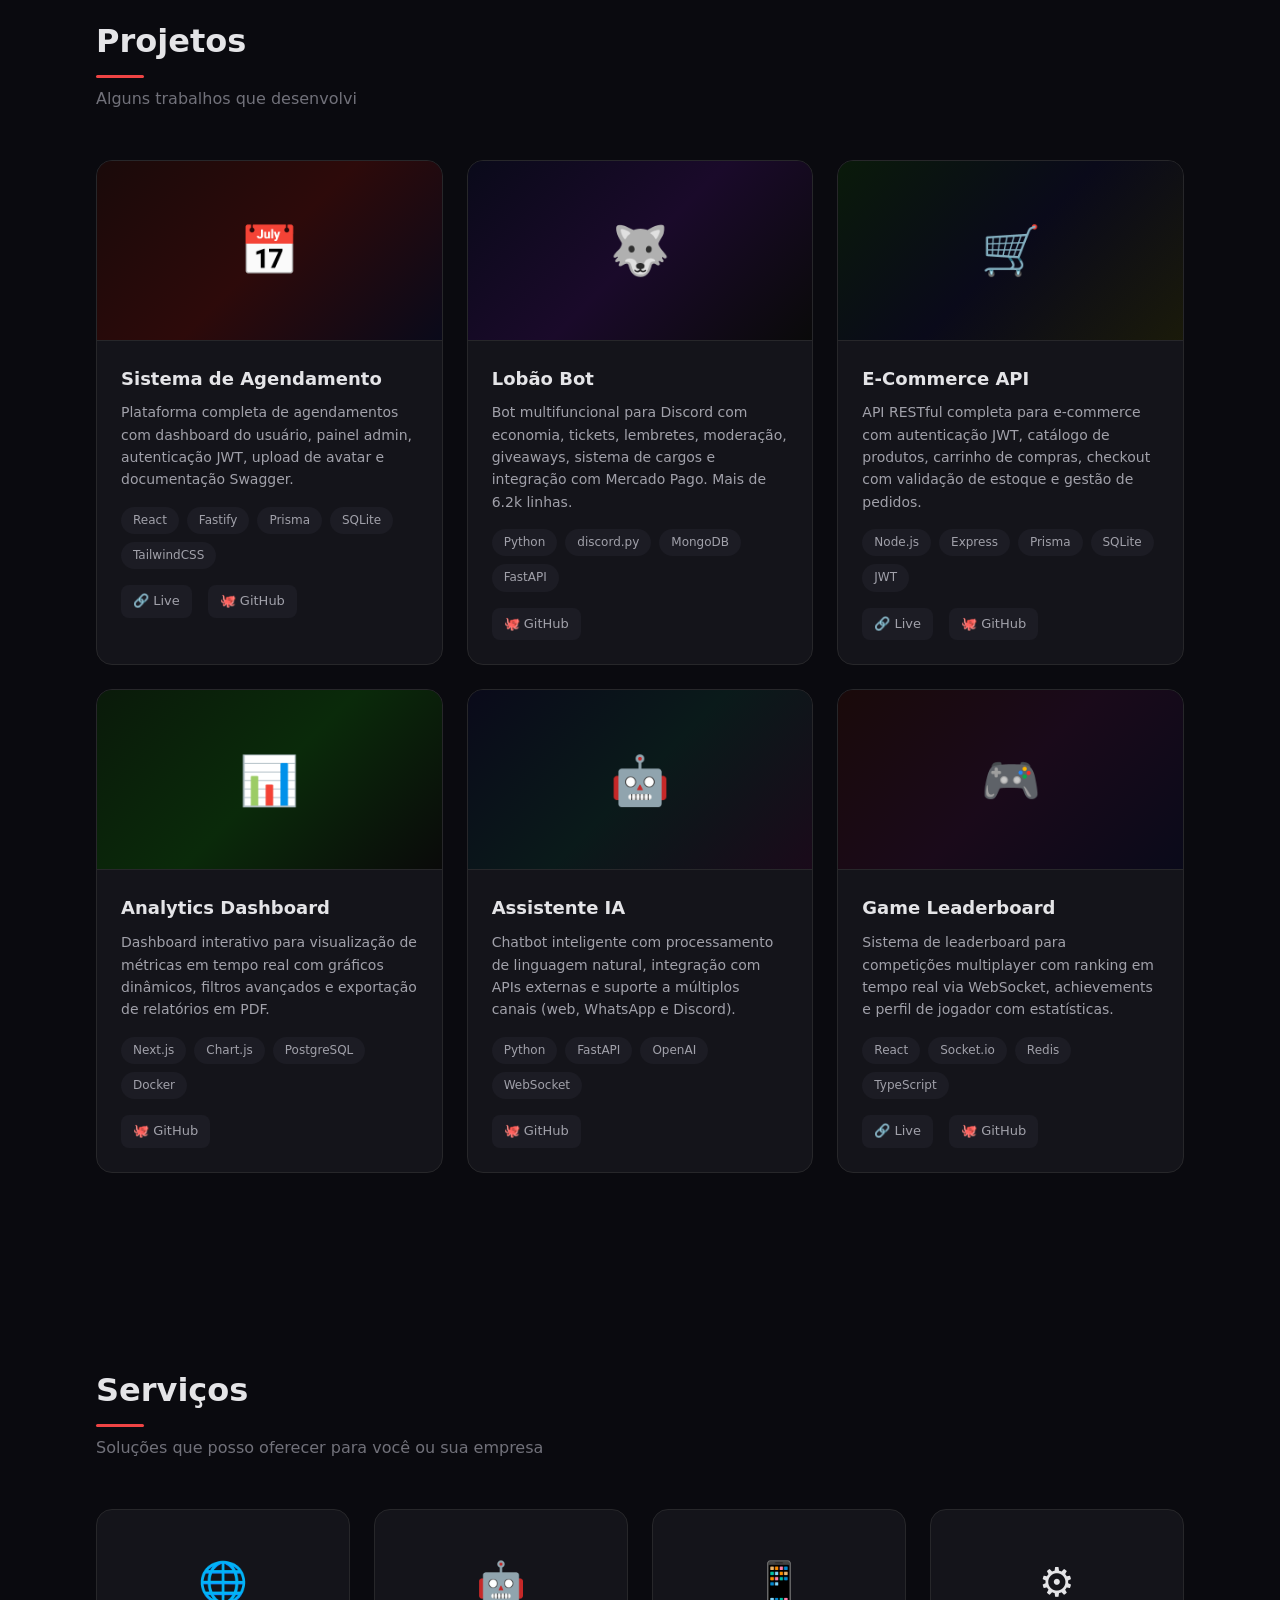
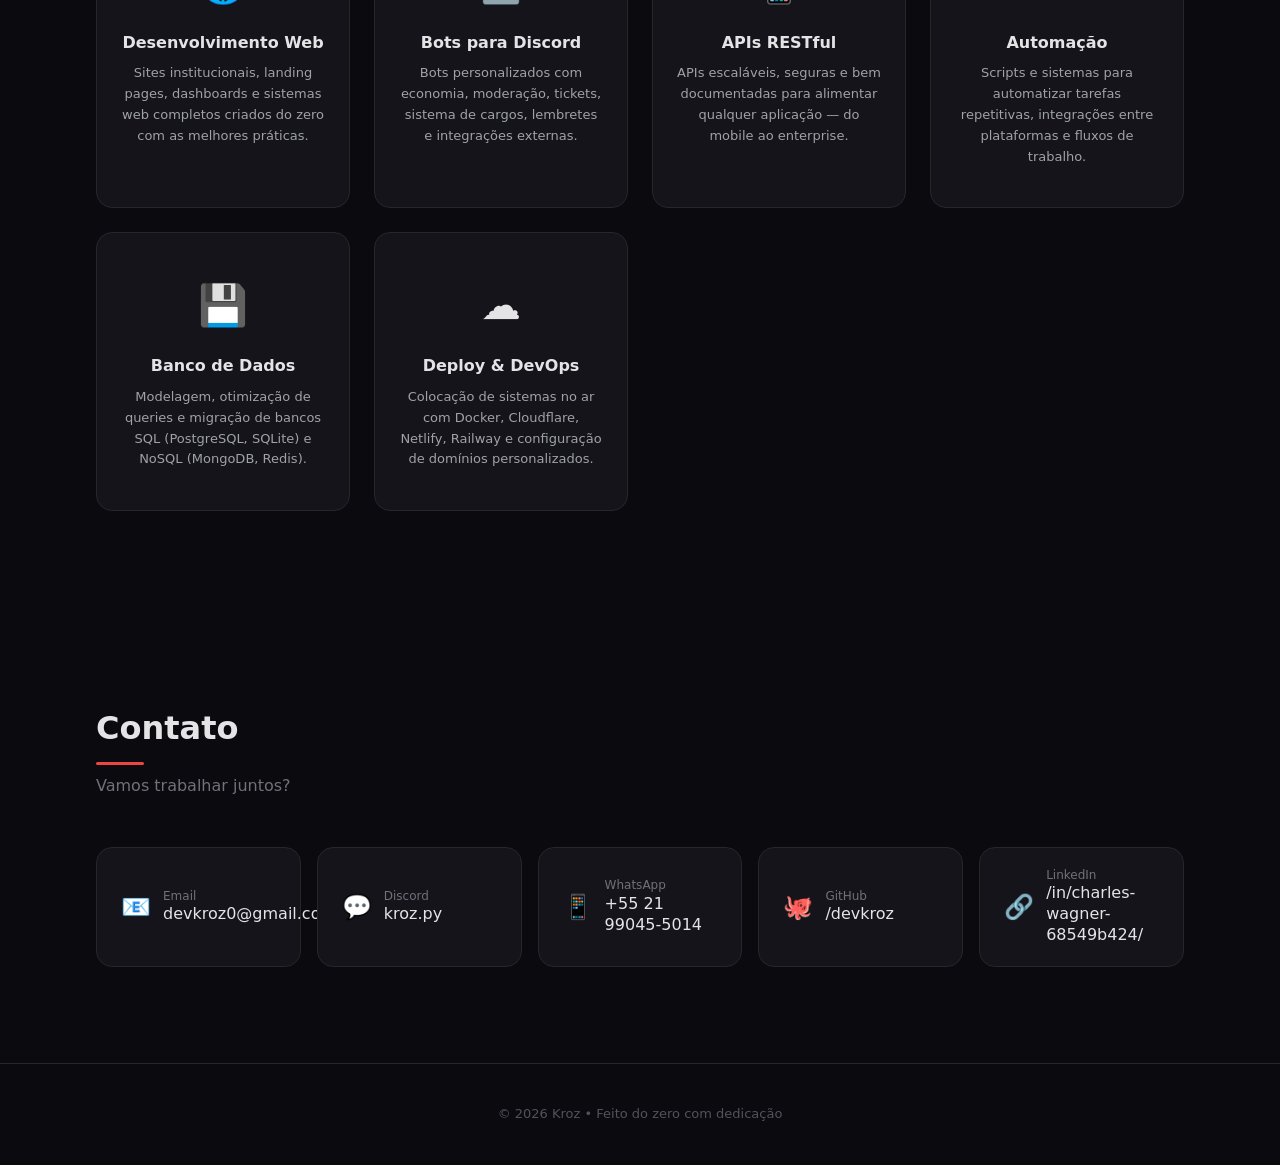
==== commit b9da44fc: "Adiciona Game Leaderboard com link Live + GitHub" ====
--- a/index.html
+++ b/index.html
@@ -376,7 +376,8 @@
             <span>React</span><span>Socket.io</span><span>Redis</span><span>TypeScript</span>
           </div>
           <div class="linkss">
-            <a href="#" target="_blank">🐙 GitHub</a>
+            <a href="https://closed-ways-dollar-grants.trycloudflare.com" target="_blank">🔗 Live</a>
+            <a href="https://github.com/devkroz/game-leaderboard" target="_blank">🐙 GitHub</a>
           </div>
         </div>
       </div>
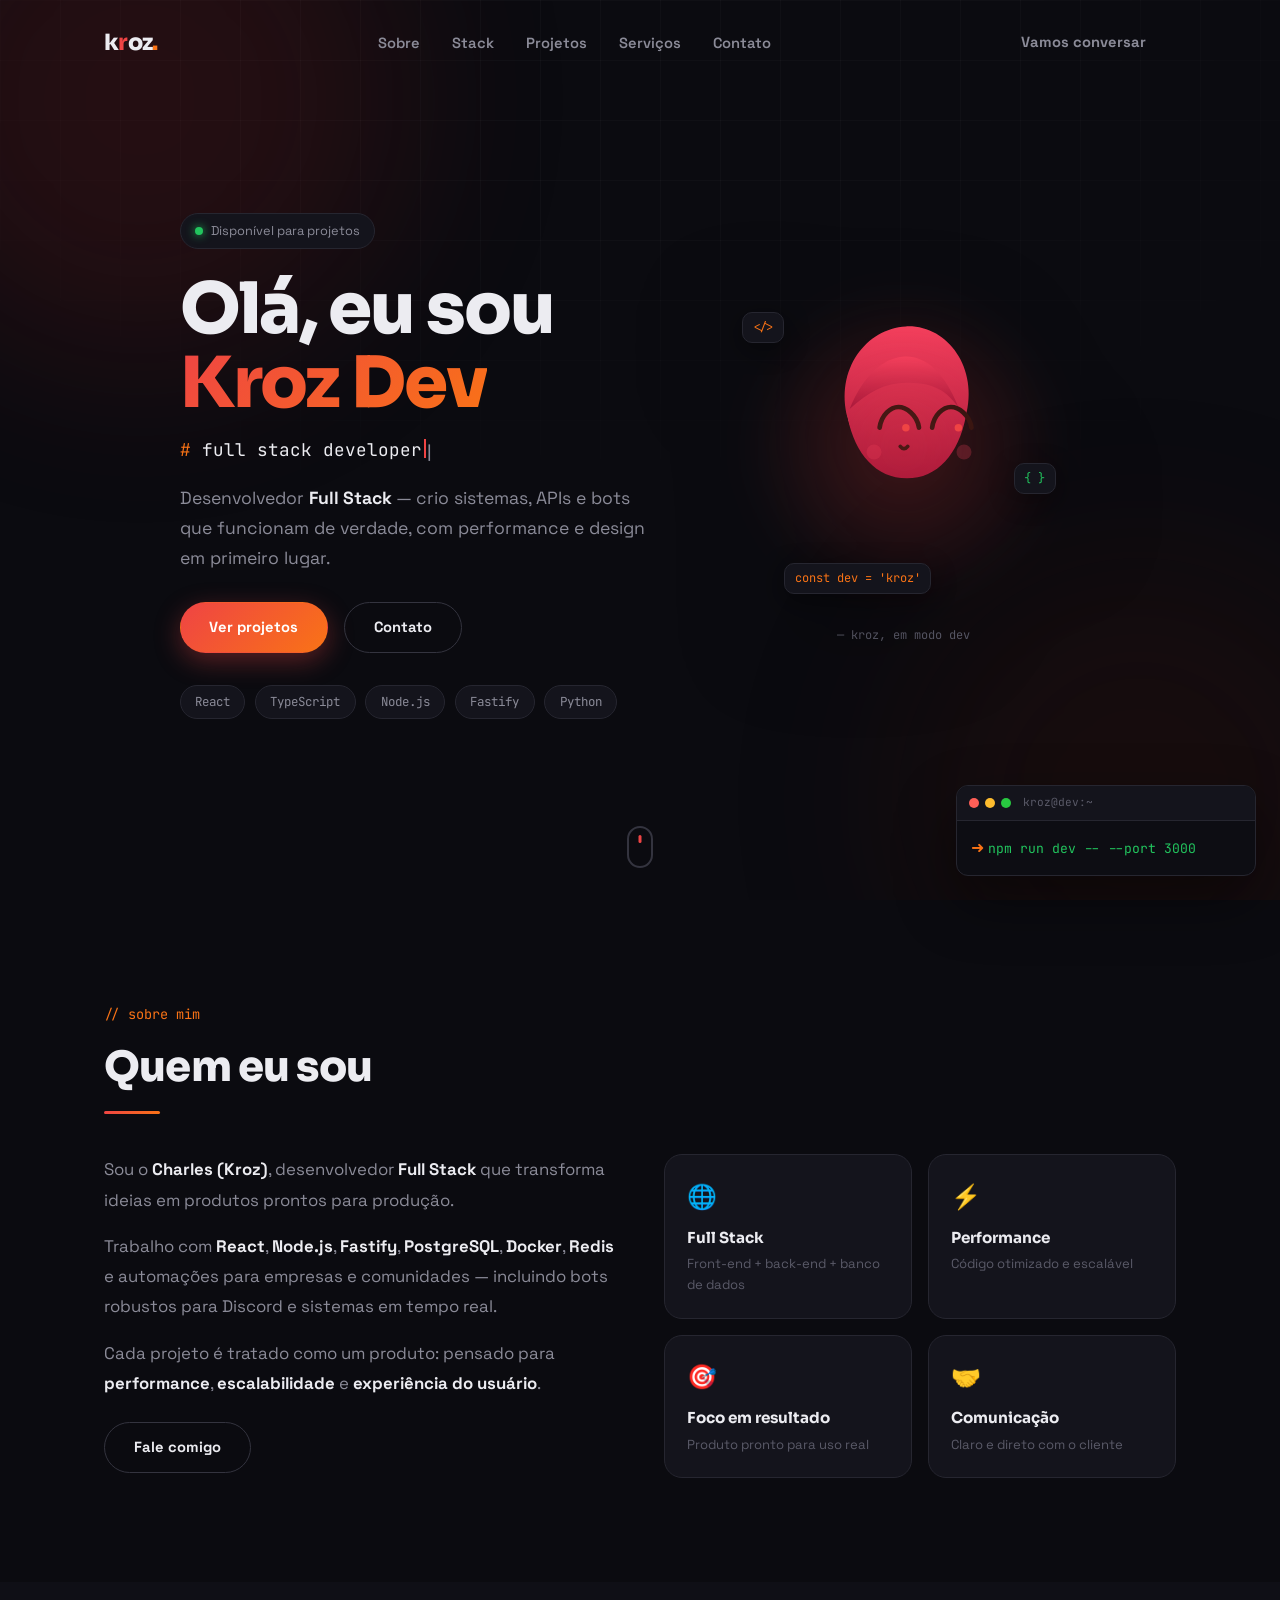
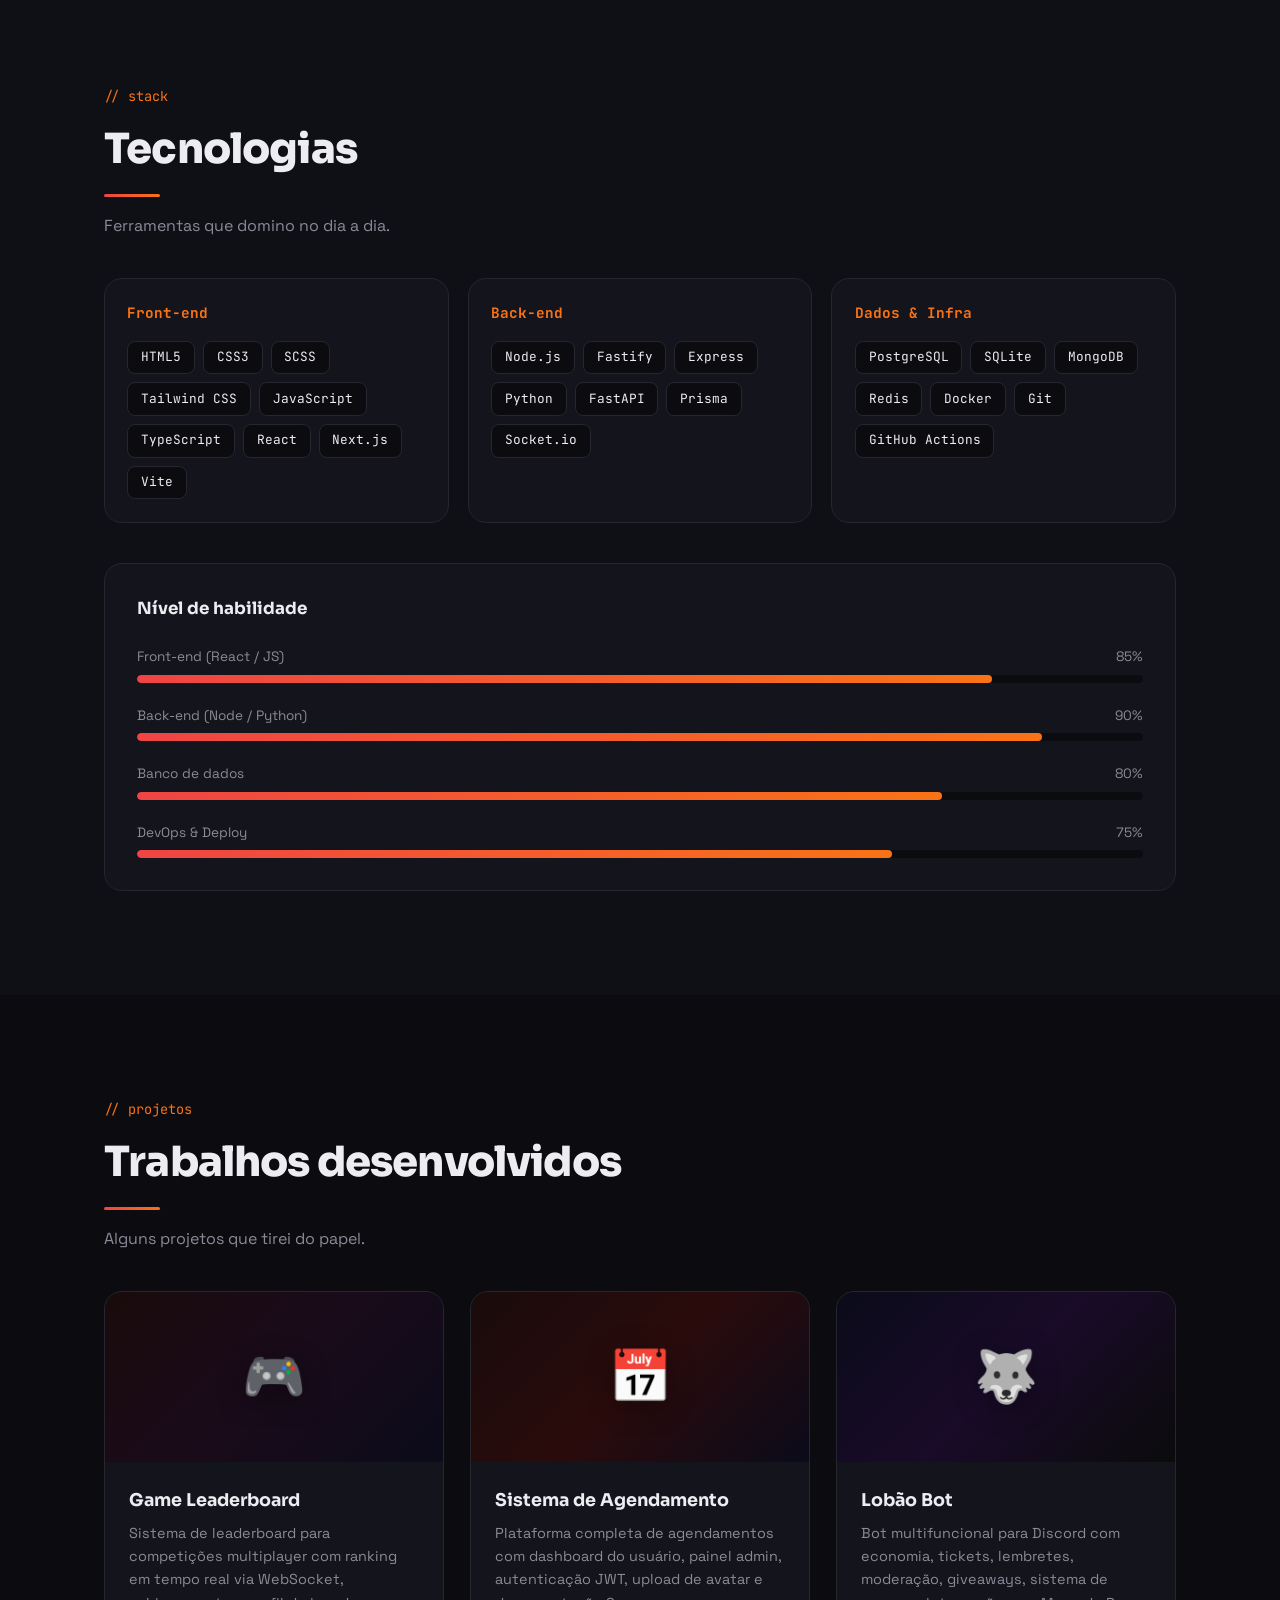
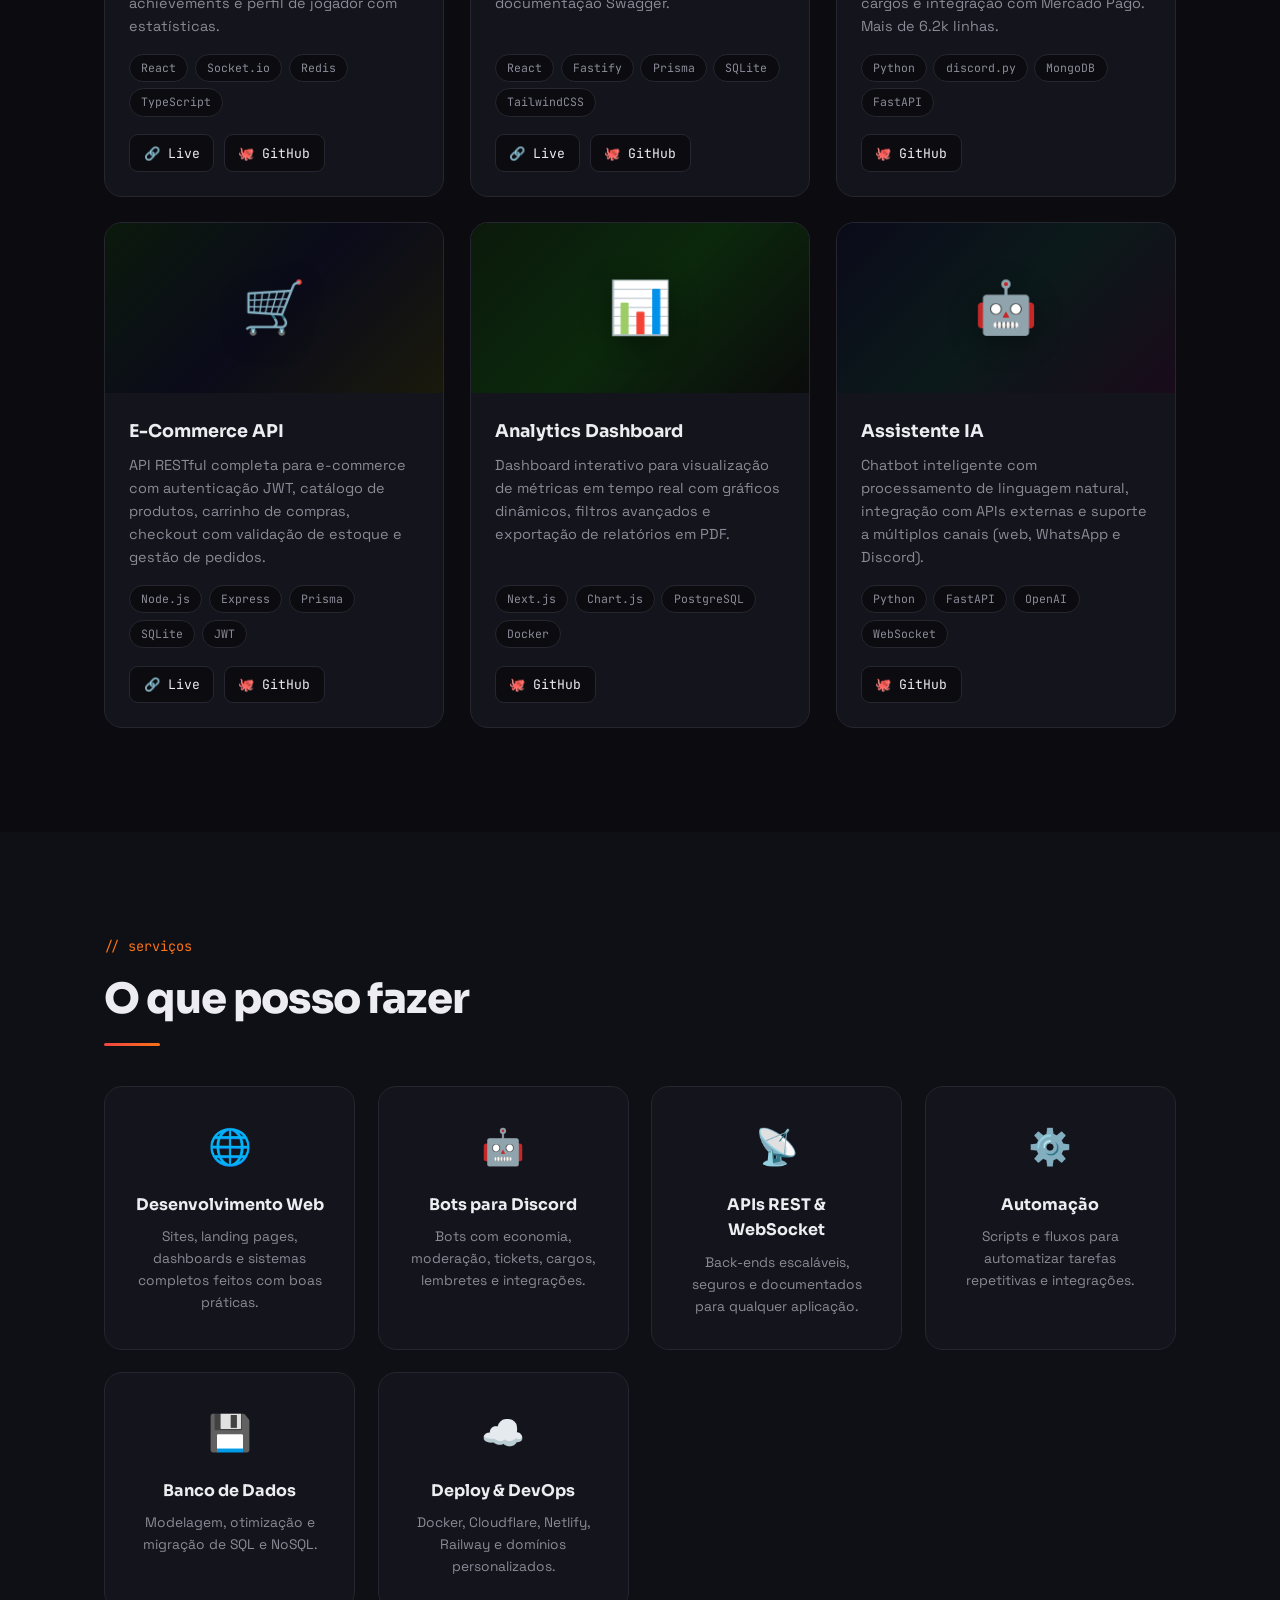
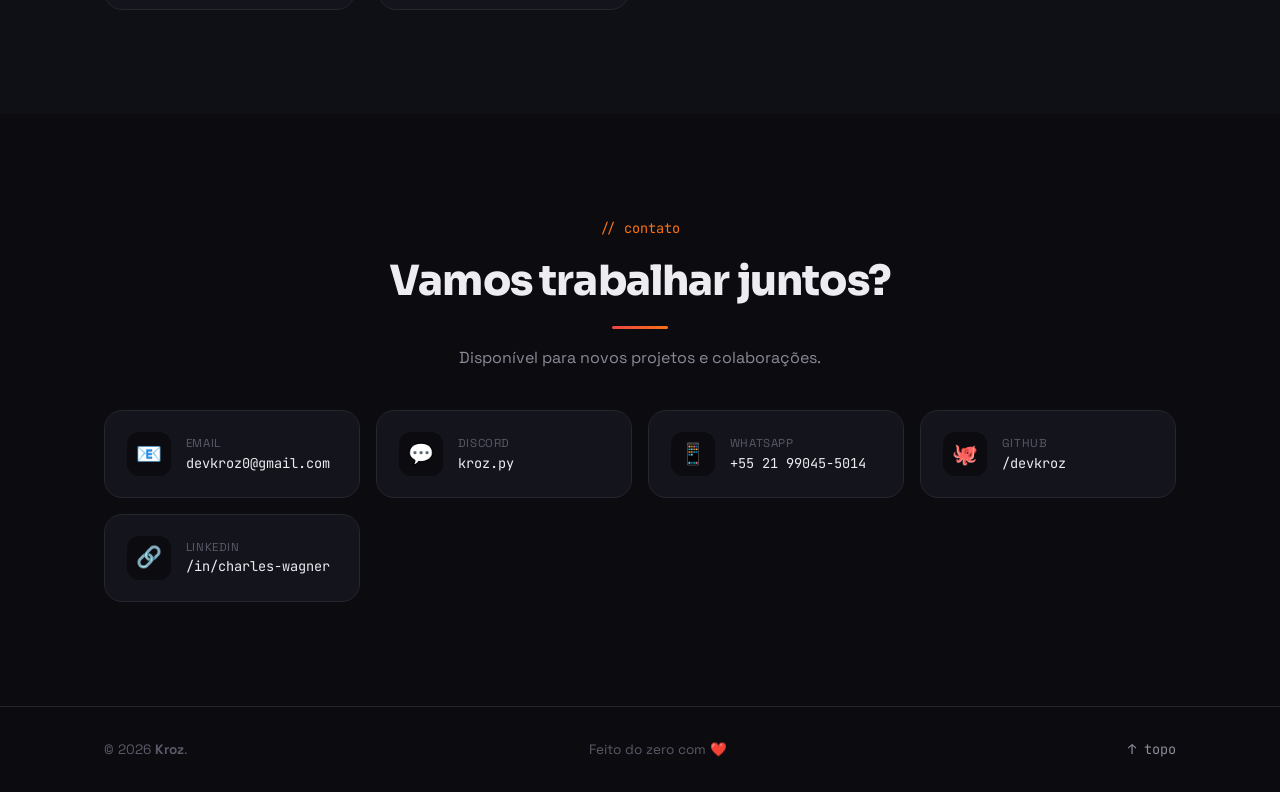
==== commit 2fa25ffb: "Redesign profissional: estrutura CSS/JS, hero anime, animações, stack ampliada" ====
--- a/index.html
+++ b/index.html
@@ -3,483 +3,276 @@
 <head>
   <meta charset="UTF-8" />
   <meta name="viewport" content="width=device-width, initial-scale=1.0" />
-  <title>Kroz — Portfólio</title>
-  <style>
-    * { margin: 0; padding: 0; box-sizing: border-box; }
-    html { scroll-behavior: smooth; }
-    body {
-      font-family: system-ui, -apple-system, 'Segoe UI', Roboto, sans-serif;
-      background: #0a0a0f;
-      color: #e4e4e7;
-      line-height: 1.6;
-      overflow-x: hidden;
-    }
-    ::selection { background: #ef4444; color: #fff; }
-
-    /* navbar */
-    nav {
-      position: fixed; top: 0; width: 100%; z-index: 100;
-      background: rgba(10,10,15,0.85); backdrop-filter: blur(12px);
-      border-bottom: 1px solid rgba(255,255,255,0.06);
-      padding: 1rem 2rem;
-      display: flex; justify-content: space-between; align-items: center;
-    }
-    nav .logo { font-size: 1.25rem; font-weight: 700; color: #ef4444; letter-spacing: -0.02em; }
-    nav .links { display: flex; gap: 1.5rem; align-items: center; }
-    nav .links a { color: #a1a1aa; text-decoration: none; font-size: 0.875rem; transition: color .2s; }
-    nav .links a:hover { color: #fff; }
-    nav .social-links { display: flex; gap: 0.75rem; margin-left: 1rem; padding-left: 1rem; border-left: 1px solid #27272a; }
-    nav .social-links a { color: #a1a1aa; font-size: 1.125rem; transition: color .2s; text-decoration: none; }
-    nav .social-links a:hover { color: #ef4444; }
-
-    /* hero */
-    .hero {
-      min-height: 100vh; display: flex; flex-direction: column;
-      justify-content: center; align-items: center; text-align: center;
-      padding: 2rem; position: relative; overflow: hidden;
-    }
-    .hero::before {
-      content: ''; position: absolute; inset: 0;
-      background: radial-gradient(ellipse at 50% 0%, rgba(239,68,68,0.12) 0%, transparent 60%);
-      pointer-events: none;
-    }
-    .hero-avatar {
-      width: 120px; height: 120px; border-radius: 50%;
-      background: linear-gradient(135deg, #ef4444, #dc2626);
-      display: flex; align-items: center; justify-content: center;
-      font-size: 3rem; font-weight: 700; color: #fff; margin-bottom: 1.5rem;
-      box-shadow: 0 0 40px rgba(239,68,68,0.3);
-    }
-    .hero h1 { font-size: clamp(2.5rem, 6vw, 4.5rem); font-weight: 800; letter-spacing: -0.03em; }
-    .hero h1 span { color: #ef4444; }
-    .hero .tagline {
-      color: #a1a1aa; font-size: 1.2rem; margin-top: 1rem; max-width: 36rem;
-      line-height: 1.7;
-    }
-    .hero-tech {
-      display: flex; gap: 0.75rem; flex-wrap: wrap; justify-content: center;
-      margin-top: 2rem;
-    }
-    .hero-tech span {
-      background: rgba(239,68,68,0.1); border: 1px solid rgba(239,68,68,0.2);
-      color: #ef4444; padding: 0.4rem 1rem; border-radius: 9999px;
-      font-size: 0.8125rem; font-weight: 500;
-    }
-    .hero-stats {
-      display: flex; gap: 2.5rem; margin-top: 2.5rem; flex-wrap: wrap; justify-content: center;
-    }
-    .hero-stats .stat {
-      text-align: center;
-    }
-    .hero-stats .stat .num {
-      font-size: 1.75rem; font-weight: 700; color: #ef4444;
-    }
-    .hero-stats .stat .label {
-      font-size: 0.8125rem; color: #71717a; margin-top: 0.125rem;
-    }
-    .hero .cta { margin-top: 2.5rem; display: flex; gap: 1rem; flex-wrap: wrap; justify-content: center; }
-    .hero .cta a {
-      padding: 0.85rem 2.5rem; border-radius: 9999px; text-decoration: none;
-      font-weight: 600; font-size: 0.9rem; transition: all .3s;
-    }
-    .btn-primary {
-      background: #ef4444; color: #fff;
-      box-shadow: 0 4px 20px rgba(239,68,68,0.3);
-    }
-    .btn-primary:hover { background: #dc2626; transform: translateY(-3px); box-shadow: 0 6px 30px rgba(239,68,68,0.4); }
-    .btn-outline { border: 1px solid #27272a; color: #a1a1aa; }
-    .btn-outline:hover { border-color: #ef4444; color: #fff; transform: translateY(-2px); }
-
-    /* sections */
-    section { padding: 6rem 2rem; max-width: 72rem; margin: 0 auto; }
-    section h2 {
-      font-size: 2rem; font-weight: 700; margin-bottom: 0.5rem;
-      display: inline-block;
-    }
-    section h2::after {
-      content: ''; display: block; width: 3rem; height: 3px;
-      background: #ef4444; margin-top: 0.5rem; border-radius: 2px;
-    }
-    .subtitle { color: #71717a; margin-bottom: 3rem; }
-
-    /* animations */
-    .fade-in {
-      opacity: 0; transform: translateY(30px);
-      transition: opacity 0.7s ease, transform 0.7s ease;
-    }
-    .fade-in.visible { opacity: 1; transform: translateY(0); }
-    .fade-in-delay-1 { transition-delay: 0.1s; }
-    .fade-in-delay-2 { transition-delay: 0.2s; }
-    .fade-in-delay-3 { transition-delay: 0.3s; }
-    .fade-in-delay-4 { transition-delay: 0.4s; }
-
-    /* about */
-    .about-content {
-      display: grid; grid-template-columns: 1fr 1fr; gap: 3rem; align-items: center;
-    }
-    .about-text p { color: #a1a1aa; font-size: 1rem; line-height: 1.8; margin-bottom: 1rem; }
-    .about-text strong { color: #e4e4e7; }
-    .about-grid {
-      display: grid; grid-template-columns: 1fr 1fr; gap: 1rem;
-    }
-    .about-item {
-      background: #14141a; border: 1px solid #27272a; border-radius: 0.75rem;
-      padding: 1.25rem; text-align: center;
-    }
-    .about-item .a-icon { font-size: 1.5rem; margin-bottom: 0.5rem; }
-    .about-item h4 { font-size: 0.875rem; font-weight: 600; margin-bottom: 0.25rem; }
-    .about-item p { font-size: 0.75rem; color: #71717a; }
-
-    /* projects */
-    .projects-grid {
-      display: grid; grid-template-columns: repeat(auto-fill, minmax(340px, 1fr));
-      gap: 1.5rem;
-    }
-    .project-card {
-      background: #14141a; border: 1px solid #27272a; border-radius: 1rem;
-      overflow: hidden; transition: all .4s;
-    }
-    .project-card:hover { border-color: #ef4444; transform: translateY(-6px); box-shadow: 0 12px 40px rgba(239,68,68,0.08); }
-    .project-card .screenshot {
-      width: 100%; height: 180px; object-fit: cover;
-      background: linear-gradient(135deg, #1c1c24, #27272a);
-      display: flex; align-items: center; justify-content: center;
-      font-size: 3rem; border-bottom: 1px solid #27272a;
-    }
-    .project-card .body { padding: 1.5rem; }
-    .project-card h3 { font-size: 1.125rem; font-weight: 600; margin-bottom: 0.5rem; }
-    .project-card p { color: #a1a1aa; font-size: 0.875rem; margin-bottom: 1rem; line-height: 1.6; }
-    .project-card .tags { display: flex; gap: 0.5rem; flex-wrap: wrap; margin-bottom: 1rem; }
-    .project-card .tags span {
-      background: #1c1c24; color: #a1a1aa; padding: 0.25rem 0.75rem;
-      border-radius: 9999px; font-size: 0.75rem;
-    }
-    .project-card .linkss { display: flex; gap: 1rem; }
-    .project-card .linkss a {
-      color: #a1a1aa; text-decoration: none; font-size: 0.8125rem;
-      display: inline-flex; align-items: center; gap: 0.375rem; transition: all .2s;
-      padding: 0.375rem 0.75rem; border-radius: 0.5rem; background: #1c1c24;
-    }
-    .project-card .linkss a:hover { background: rgba(239,68,68,0.1); color: #ef4444; }
-
-    /* services */
-    .services-grid {
-      display: grid; grid-template-columns: repeat(auto-fill, minmax(240px, 1fr));
-      gap: 1.5rem;
-    }
-    .service-card {
-      background: #14141a; border: 1px solid #27272a; border-radius: 1rem;
-      padding: 2.5rem 1.5rem; text-align: center; transition: all .4s;
-    }
-    .service-card:hover { border-color: #ef4444; transform: translateY(-6px); box-shadow: 0 12px 40px rgba(239,68,68,0.08); }
-    .service-card .s-icon { font-size: 2.5rem; margin-bottom: 1rem; }
-    .service-card h3 { font-size: 1rem; font-weight: 600; margin-bottom: 0.5rem; }
-    .service-card p { color: #a1a1aa; font-size: 0.8125rem; line-height: 1.6; }
-
-    /* contact */
-    .contact-links {
-      display: flex; flex-wrap: wrap; gap: 1rem; margin-top: 2rem;
-    }
-    .contact-card {
-      background: #14141a; border: 1px solid #27272a; border-radius: 1rem;
-      padding: 1.25rem 1.5rem; display: flex; align-items: center; gap: 0.75rem;
-      text-decoration: none; color: #e4e4e7; transition: all .3s; flex: 1; min-width: 200px;
-    }
-    .contact-card:hover { border-color: #ef4444; transform: translateY(-3px); }
-    .contact-card .c-icon { font-size: 1.5rem; }
-    .contact-card .c-body { line-height: 1.3; }
-    .contact-card .c-label { font-size: 0.75rem; color: #71717a; }
-
-    /* footer */
-    footer {
-      text-align: center; padding: 2.5rem; color: #52525b;
-      border-top: 1px solid #27272a; font-size: 0.8125rem;
-    }
-
-    /* gradient screenshots */
-    .sshot-agenda { background: linear-gradient(135deg, #1a0a0a, #2d0a0a, #0a0a1a) !important; }
-    .sshot-lobao { background: linear-gradient(135deg, #0a0a1a, #1a0a2a, #0a0a0a) !important; }
-    .sshot-ecommerce { background: linear-gradient(135deg, #0a1a0a, #0a0a1a, #1a1a0a) !important; }
-    .sshot-analytics { background: linear-gradient(135deg, #0a1a0a, #0a2a0a, #0a0a0a) !important; }
-    .sshot-ia { background: linear-gradient(135deg, #0a0a1a, #0a1a1a, #1a0a1a) !important; }
-    .sshot-game { background: linear-gradient(135deg, #1a0a0a, #1a0a1a, #0a0a1a) !important; }
-
-    @media (max-width: 768px) {
-      .about-content { grid-template-columns: 1fr; gap: 2rem; }
-      .hero-stats { gap: 1.5rem; }
-      nav { padding: 1rem; }
-      nav .links { gap: 0.75rem; }
-      nav .social-links { margin-left: 0.5rem; padding-left: 0.5rem; }
-      section { padding: 4rem 1.25rem; }
-    }
-  </style>
+  <title>Kroz — Desenvolvedor Full Stack</title>
+  <meta name="description" content="Portfólio de Kroz, desenvolvedor Full Stack. Sistemas, APIs e bots." />
+  <link rel="preconnect" href="https://fonts.googleapis.com" />
+  <link rel="preconnect" href="https://fonts.gstatic.com" crossorigin />
+  <link href="https://fonts.googleapis.com/css2?family=Sora:wght@400;600;700;800&family=Space+Grotesk:wght@400;500;700&family=JetBrains+Mono:wght@400;600&display=swap" rel="stylesheet" />
+  <link rel="stylesheet" href="css/main.css" />
 </head>
 <body>
 
-  <nav>
-    <div class="logo">Kroz</div>
-    <div class="links">
-      <a href="#sobre">Sobre</a>
-      <a href="#projetos">Projetos</a>
-      <a href="#servicos">Serviços</a>
-      <a href="#contato">Contato</a>
-      <div class="social-links">
-        <a href="https://github.com/devkroz" target="_blank" title="GitHub">🐙</a>
-        <a href="https://linkedin.com/in/charles-wagner-68549b424/" target="_blank" title="LinkedIn">🔗</a>
-      </div>
+  <!-- cursor glow -->
+  <div class="cursor-glow" aria-hidden="true"></div>
+
+  <!-- progress+blob -->
+  <div class="bg-art" aria-hidden="true">
+    <div class="blob blob-1"></div>
+    <div class="blob blob-2"></div>
+    <div class="grid-lines"></div>
+  </div>
+
+  <nav class="nav" id="nav">
+    <div class="nav-inner">
+      <a href="#home" class="logo">k<span>r</span>oz<span class="logo-dot">.</span></a>
+      <ul class="nav-links">
+        <li><a href="#sobre" class="nav-link">Sobre</a></li>
+        <li><a href="#stack" class="nav-link">Stack</a></li>
+        <li><a href="#projetos" class="nav-link">Projetos</a></li>
+        <li><a href="#servicos" class="nav-link">Serviços</a></li>
+        <li><a href="#contato" class="nav-link">Contato</a></li>
+      </ul>
+      <div class="nav-cta">
+        <a href="#contato" class="btn btn-ghost">Vamos conversar</a>
+      </div>
+      <button class="burger" id="burger" aria-label="menu"><span></span><span></span><span></span></button>
     </div>
   </nav>
 
-  <section class="hero" id="home">
-    <div class="hero-avatar">K</div>
-    <h1>K<span>r</span>oz</h1>
-    <p class="tagline">
-      Desenvolvedor Full Stack especializado em criar sistemas, APIs e bots<br>
-      para empresas e comunidades. Transformo ideias em produtos prontos para produção.
-    </p>
-
-    <div class="hero-tech">
-      <span>React</span><span>Node.js</span><span>TypeScript</span><span>Fastify</span>
-      <span>PostgreSQL</span><span>Docker</span><span>Python</span><span>Prisma</span>
-    </div>
-
-    <div class="hero-stats">
-      <div class="stat"><div class="num">+6</div><div class="label">projetos desenvolvidos</div></div>
-      <div class="stat"><div class="num">+8</div><div class="label">tecnologias dominadas</div></div>
-      <div class="stat"><div class="num">100%</div><div class="label">responsivo</div></div>
-      <div class="stat"><div class="num">✅</div><div class="label">deploy automatizado</div></div>
-    </div>
-
-    <div class="cta">
-      <a href="#projetos" class="btn-primary">Ver Projetos</a>
-      <a href="#contato" class="btn-outline">Contato</a>
-    </div>
-  </section>
-
-  <section id="sobre">
-    <h2>Sobre Mim</h2>
-    <p class="subtitle">Conheça um pouco da minha trajetória</p>
-    <div class="about-content">
-      <div class="about-text">
-        <p>Olá, sou <strong>Charles</strong>. Desenvolvedor Full Stack focado em aplicações web modernas.</p>
-        <p>Trabalho com <strong>React</strong>, <strong>Node.js</strong>, <strong>Fastify</strong>, <strong>PostgreSQL</strong>, <strong>Docker</strong> e automações para empresas e comunidades Discord.</p>
-        <p>Crio desde APIs RESTful completas até bots multifuncionais, sempre pensando em performance, escalabilidade e experiência do usuário. Cada projeto é tratado como um produto pronto para produção.</p>
+  <!-- ======= HERO ======= -->
+  <header class="hero" id="home">
+    <div class="hero-inner">
+      <div class="hero-copy reveal">
+        <div class="hero-badge"><span class="dot-live"></span> Disponível para projetos</div>
+        <h1 class="hero-title">
+          Olá, eu sou<br />
+          <span class="grad-text">Kroz Dev</span>
+        </h1>
+        <p class="hero-sub">
+          <span class="role">#</span>
+          <span id="typed" class="typed"></span><span class="cursor">|</span>
+        </p>
+        <p class="hero-desc">
+          Desenvolvedor <strong>Full Stack</strong> — crio sistemas, APIs e bots
+          que funcionam de verdade, com performance e design em primeiro lugar.
+        </p>
+        <div class="hero-actions">
+          <a href="#projetos" class="btn btn-primary">Ver projetos</a>
+          <a href="#contato" class="btn btn-outline">Contato</a>
+        </div>
+        <div class="hero-pills">
+          <span>React</span><span>TypeScript</span><span>Node.js</span><span>Fastify</span><span>Python</span>
+        </div>
+      </div>
+
+      <!-- anime hero art -->
+      <div class="hero-art reveal" aria-hidden="true">
+        <div class="art-frame">
+          <div class="parallax" data-speed="0.15">
+            <div class="art-halo"></div>
+            <svg class="anime" viewBox="0 0 320 340" fill="none" xmlns="http://www.w3.org/2000/svg">
+              <defs>
+                <linearGradient id="hk" x1="0" y1="0" x2="1" y2="1">
+                  <stop offset="0" stop-color="#ef4444"/><stop offset="1" stop-color="#f97316"/>
+                </linearGradient>
+                <linearGradient id="hair" x1="0" y1="0" x2="0" y2="1">
+                  <stop offset="0" stop-color="#f43f5e"/><stop offset="1" stop-color="#9f1239"/>
+                </linearGradient>
+              </defs>
+              <!-- head -->
+              <ellipse cx="160" cy="120" rx="62" ry="74" fill="#fcd7c8"/>
+              <!-- hair back -->
+              <path d="M100 140c-14-52 20-96 62-98 44-2 78 44 64 96-8 40-30 66-63 66-33 0-55-26-63-64Z" fill="url(#hair)"/>
+              <!-- fringe -->
+              <path d="M102 130c16-40 40-56 60-56 22 0 42 18 56 54-16-22-32-26-56-26-22 0-40 10-60 28Z" fill="url(#hair)"/>
+              <!-- eyes -->
+              <g>
+                <path d="M134 150c2-14 12-22 20-22s20 8 22 22" stroke="#1f0f0a" stroke-width="5" stroke-linecap="round" fill="none"/>
+                <circle cx="162" cy="150" r="4" fill="#ef4444"/>
+                <path d="M190 150c2-14 12-22 20-22s20 8 22 22" stroke="#1f0f0a" stroke-width="5" stroke-linecap="round" fill="none"/>
+                <circle cx="218" cy="150" r="4" fill="#ef4444"/>
+              </g>
+              <!-- blush -->
+              <circle cx="128" cy="176" r="8" fill="#f43f5e" opacity="0.25"/>
+              <circle cx="224" cy="176" r="8" fill="#f43f5e" opacity="0.25"/>
+              <path d="M156 170 q4 5 8 0" stroke="#1f0f0a" stroke-width="4" stroke-linecap="round" fill="none"/>
+            </svg>
+            <!-- floating code chips -->
+            <span class="chip chip-1">&lt;/&gt;</span>
+            <span class="chip chip-2">{ }</span>
+            <span class="chip chip-3 font-mono">const dev = 'kroz'</span>
+          </div>
+        </div>
+        <div class="art-caption">— kroz, em modo dev</div>
+      </div>
+    </div>
+
+    <a href="#sobre" class="hero-scroll" aria-label="rolar">
+      <span class="mouse"><span class="wheel"></span></span>
+    </a>
+  </header>
+
+  <!-- ======= SOBRE ======= -->
+  <section class="section" id="sobre">
+    <div class="container">
+      <div class="sec-head reveal">
+        <span class="sec-tag">// sobre mim</span>
+        <h2 class="sec-title">Quem eu sou</h2>
       </div>
       <div class="about-grid">
-        <div class="about-item fade-in">
-          <div class="a-icon">🌐</div>
-          <h4>Full Stack</h4>
-          <p>Front-end + back-end + banco</p>
-        </div>
-        <div class="about-item fade-in fade-in-delay-1">
-          <div class="a-icon">⚡</div>
-          <h4>Performance</h4>
-          <p>Código otimizado e escalável</p>
-        </div>
-        <div class="about-item fade-in fade-in-delay-2">
-          <div class="a-icon">🎯</div>
-          <h4>Foco em resultado</h4>
-          <p>Produto pronto para uso real</p>
-        </div>
-        <div class="about-item fade-in fade-in-delay-3">
-          <div class="a-icon">🤝</div>
-          <h4>Comunicação</h4>
-          <p>Claro e direto com o cliente</p>
-        </div>
-      </div>
-    </div>
-  </section>
-
-  <section id="projetos">
-    <h2>Projetos</h2>
-    <p class="subtitle">Alguns trabalhos que desenvolvi</p>
-
-    <div class="projects-grid">
-      <div class="project-card fade-in">
-        <div class="screenshot sshot-agenda">📅</div>
-        <div class="body">
-          <h3>Sistema de Agendamento</h3>
-          <p>Plataforma completa de agendamentos com dashboard do usuário, painel admin, autenticação JWT, upload de avatar e documentação Swagger.</p>
-          <div class="tags">
-            <span>React</span><span>Fastify</span><span>Prisma</span><span>SQLite</span><span>TailwindCSS</span>
-          </div>
-          <div class="linkss">
-            <a href="https://agendamento-app-861.netlify.app" target="_blank">🔗 Live</a>
-            <a href="https://github.com/devkroz/agendamento" target="_blank">🐙 GitHub</a>
-          </div>
-        </div>
-      </div>
-
-      <div class="project-card fade-in fade-in-delay-1">
-        <div class="screenshot sshot-lobao">🐺</div>
-        <div class="body">
-          <h3>Lobão Bot</h3>
-          <p>Bot multifuncional para Discord com economia, tickets, lembretes, moderação, giveaways, sistema de cargos e integração com Mercado Pago. Mais de 6.2k linhas.</p>
-          <div class="tags">
-            <span>Python</span><span>discord.py</span><span>MongoDB</span><span>FastAPI</span>
-          </div>
-          <div class="linkss">
-            <a href="https://github.com/Rede-Meia-Noite/Lobao" target="_blank">🐙 GitHub</a>
-          </div>
-        </div>
-      </div>
-
-      <div class="project-card fade-in fade-in-delay-2">
-        <div class="screenshot sshot-ecommerce">🛒</div>
-        <div class="body">
-          <h3>E-Commerce API</h3>
-          <p>API RESTful completa para e-commerce com autenticação JWT, catálogo de produtos, carrinho de compras, checkout com validação de estoque e gestão de pedidos.</p>
-          <div class="tags">
-            <span>Node.js</span><span>Express</span><span>Prisma</span><span>SQLite</span><span>JWT</span>
-          </div>
-          <div class="linkss">
-            <a href="https://mountains-geological-linked-consultation.trycloudflare.com/api/products" target="_blank">🔗 Live</a>
-            <a href="https://github.com/devkroz/ecommerce-api" target="_blank">🐙 GitHub</a>
-          </div>
-        </div>
-      </div>
-
-      <div class="project-card fade-in fade-in-delay-3">
-        <div class="screenshot sshot-analytics">📊</div>
-        <div class="body">
-          <h3>Analytics Dashboard</h3>
-          <p>Dashboard interativo para visualização de métricas em tempo real com gráficos dinâmicos, filtros avançados e exportação de relatórios em PDF.</p>
-          <div class="tags">
-            <span>Next.js</span><span>Chart.js</span><span>PostgreSQL</span><span>Docker</span>
-          </div>
-          <div class="linkss">
-            <a href="#" target="_blank">🐙 GitHub</a>
-          </div>
-        </div>
-      </div>
-
-      <div class="project-card fade-in fade-in-delay-4">
-        <div class="screenshot sshot-ia">🤖</div>
-        <div class="body">
-          <h3>Assistente IA</h3>
-          <p>Chatbot inteligente com processamento de linguagem natural, integração com APIs externas e suporte a múltiplos canais (web, WhatsApp e Discord).</p>
-          <div class="tags">
-            <span>Python</span><span>FastAPI</span><span>OpenAI</span><span>WebSocket</span>
-          </div>
-          <div class="linkss">
-            <a href="#" target="_blank">🐙 GitHub</a>
-          </div>
-        </div>
-      </div>
-
-      <div class="project-card fade-in fade-in-delay-4">
-        <div class="screenshot sshot-game">🎮</div>
-        <div class="body">
-          <h3>Game Leaderboard</h3>
-          <p>Sistema de leaderboard para competições multiplayer com ranking em tempo real via WebSocket, achievements e perfil de jogador com estatísticas.</p>
-          <div class="tags">
-            <span>React</span><span>Socket.io</span><span>Redis</span><span>TypeScript</span>
-          </div>
-          <div class="linkss">
-            <a href="https://closed-ways-dollar-grants.trycloudflare.com" target="_blank">🔗 Live</a>
-            <a href="https://github.com/devkroz/game-leaderboard" target="_blank">🐙 GitHub</a>
-          </div>
-        </div>
-      </div>
-    </div>
-  </section>
-
-  <section id="servicos">
-    <h2>Serviços</h2>
-    <p class="subtitle">Soluções que posso oferecer para você ou sua empresa</p>
-
-    <div class="services-grid">
-      <div class="service-card fade-in">
-        <div class="s-icon">🌐</div>
-        <h3>Desenvolvimento Web</h3>
-        <p>Sites institucionais, landing pages, dashboards e sistemas web completos criados do zero com as melhores práticas.</p>
-      </div>
-      <div class="service-card fade-in fade-in-delay-1">
-        <div class="s-icon">🤖</div>
-        <h3>Bots para Discord</h3>
-        <p>Bots personalizados com economia, moderação, tickets, sistema de cargos, lembretes e integrações externas.</p>
-      </div>
-      <div class="service-card fade-in fade-in-delay-2">
-        <div class="s-icon">📱</div>
-        <h3>APIs RESTful</h3>
-        <p>APIs escaláveis, seguras e bem documentadas para alimentar qualquer aplicação — do mobile ao enterprise.</p>
-      </div>
-      <div class="service-card fade-in fade-in-delay-3">
-        <div class="s-icon">⚙️</div>
-        <h3>Automação</h3>
-        <p>Scripts e sistemas para automatizar tarefas repetitivas, integrações entre plataformas e fluxos de trabalho.</p>
-      </div>
-      <div class="service-card fade-in fade-in-delay-4">
-        <div class="s-icon">💾</div>
-        <h3>Banco de Dados</h3>
-        <p>Modelagem, otimização de queries e migração de bancos SQL (PostgreSQL, SQLite) e NoSQL (MongoDB, Redis).</p>
-      </div>
-      <div class="service-card fade-in fade-in-delay-4">
-        <div class="s-icon">☁️</div>
-        <h3>Deploy & DevOps</h3>
-        <p>Colocação de sistemas no ar com Docker, Cloudflare, Netlify, Railway e configuração de domínios personalizados.</p>
-      </div>
-    </div>
-  </section>
-
-  <section id="contato">
-    <h2>Contato</h2>
-    <p class="subtitle">Vamos trabalhar juntos?</p>
-
-    <div class="contact-links">
-      <a href="mailto:devkroz0@gmail.com" class="contact-card fade-in">
-        <span class="c-icon">📧</span>
-        <div class="c-body">
-          <div class="c-label">Email</div>
-          devkroz0@gmail.com
-        </div>
-      </a>
-      <a href="https://discord.com/users/kroz.py" target="_blank" class="contact-card fade-in fade-in-delay-1">
-        <span class="c-icon">💬</span>
-        <div class="c-body">
-          <div class="c-label">Discord</div>
-          kroz.py
-        </div>
-      </a>
-      <a href="https://wa.me/5521990455014" target="_blank" class="contact-card fade-in fade-in-delay-2">
-        <span class="c-icon">📱</span>
-        <div class="c-body">
-          <div class="c-label">WhatsApp</div>
-          +55 21 99045-5014
-        </div>
-      </a>
-      <a href="https://github.com/devkroz" target="_blank" class="contact-card fade-in fade-in-delay-3">
-        <span class="c-icon">🐙</span>
-        <div class="c-body">
-          <div class="c-label">GitHub</div>
-          /devkroz
-        </div>
-      </a>
-      <a href="https://linkedin.com/in/charles-wagner-68549b424/" target="_blank" class="contact-card fade-in fade-in-delay-4">
-        <span class="c-icon">🔗</span>
-        <div class="c-body">
-          <div class="c-label">LinkedIn</div>
-          /in/charles-wagner-68549b424/
-        </div>
-      </a>
-    </div>
-  </section>
-
-  <footer>
-    © 2026 Kroz • Feito do zero com dedicação
+        <div class="about-text reveal">
+          <p>
+            Sou o <strong>Charles (Kroz)</strong>, desenvolvedor <strong>Full Stack</strong> que transforma
+            ideias em produtos prontos para produção.
+          </p>
+          <p>
+            Trabalho com <strong>React</strong>, <strong>Node.js</strong>, <strong>Fastify</strong>,
+            <strong>PostgreSQL</strong>, <strong>Docker</strong>, <strong>Redis</strong> e automações
+            para empresas e comunidades — incluindo bots robustos para Discord e sistemas em tempo real.
+          </p>
+          <p>
+            Cada projeto é tratado como um produto: pensado para <strong>performance</strong>,
+            <strong>escalabilidade</strong> e <strong>experiência do usuário</strong>.
+          </p>
+          <div class="about-cta">
+            <a href="#contato" class="btn btn-outline">Fale comigo</a>
+          </div>
+        </div>
+        <div class="about-cards reveal">
+          <div class="acard">
+            <div class="acard-icon">🌐</div>
+            <h4>Full Stack</h4>
+            <p>Front-end + back-end + banco de dados</p>
+          </div>
+          <div class="acard">
+            <div class="acard-icon">⚡</div>
+            <h4>Performance</h4>
+            <p>Código otimizado e escalável</p>
+          </div>
+          <div class="acard">
+            <div class="acard-icon">🎯</div>
+            <h4>Foco em resultado</h4>
+            <p>Produto pronto para uso real</p>
+          </div>
+          <div class="acard">
+            <div class="acard-icon">🤝</div>
+            <h4>Comunicação</h4>
+            <p>Claro e direto com o cliente</p>
+          </div>
+        </div>
+      </div>
+    </div>
+  </section>
+
+  <!-- ======= STACK ======= -->
+  <section class="section alt" id="stack">
+    <div class="container">
+      <div class="sec-head reveal">
+        <span class="eyebrow">// stack</span>
+        <h2 class="sec-title">Tecnologias</h2>
+        <p>Ferramentas que domino no dia a dia.</p>
+      </div>
+      <div class="stack-grid">
+        <div class="stack-cat reveal">
+          <h3>Front-end</h3>
+          <div class="stack-chips">
+            <span>HTML5</span><span>CSS3</span><span>SCSS</span><span>Tailwind CSS</span><span>JavaScript</span><span>TypeScript</span><span>React</span><span>Next.js</span><span>Vite</span>
+          </div>
+        </div>
+        <div class="stack-cat reveal">
+          <h3>Back-end</h3>
+          <div class="stack-chips">
+            <span>Node.js</span><span>Fastify</span><span>Express</span><span>Python</span><span>FastAPI</span><span>Prisma</span><span>Socket.io</span>
+          </div>
+        </div>
+        <div class="stack-cat reveal">
+          <h3>Dados &amp; Infra</h3>
+          <div class="stack-chips">
+            <span>PostgreSQL</span><span>SQLite</span><span>MongoDB</span><span>Redis</span><span>Docker</span><span>Git</span><span>GitHub Actions</span>
+          </div>
+        </div>
+      </div>
+
+      <div class="skills reveal">
+        <h3>Nível de habilidade</h3>
+        <div class="skills-list">
+          <div class="skill">
+            <div class="skill-top"><span>Front-end (React / JS)</span><span>85%</span></div>
+            <div class="bar"><div class="fill" data-w="85"></div></div>
+          </div>
+          <div class="skill">
+            <div class="skill-top"><span>Back-end (Node / Python)</span><span>90%</span></div>
+            <div class="bar"><div class="fill" data-w="90"></div></div>
+          </div>
+          <div class="skill">
+            <div class="skill-top"><span>Banco de dados</span><span>80%</span></div>
+            <div class="bar"><div class="fill" data-w="80"></div></div>
+          </div>
+          <div class="skill">
+            <div class="skill-top"><span>DevOps & Deploy</span><span>75%</span></div>
+            <div class="bar"><div class="fill" data-w="75"></div></div>
+          </div>
+        </div>
+      </div>
+    </div>
+  </section>
+
+  <!-- ======= PROJETOS ======= -->
+  <section class="section" id="projetos">
+    <div class="container">
+      <div class="sec-head reveal">
+        <span class="eyebrow">// projetos</span>
+        <h2 class="sec-title">Trabalhos desenvolvidos</h2>
+        <p>Alguns projetos que tirei do papel.</p>
+      </div>
+      <div class="projects-grid" id="projectsGrid"></div>
+    </div>
+  </section>
+
+  <!-- ======= SERVICOS ======= -->
+  <section class="section alt" id="servicos">
+    <div class="container">
+      <div class="sec-head reveal">
+        <span class="eyebrow">// serviços</span>
+        <h2 class="sec-title">O que posso fazer</h2>
+      </div>
+      <div class="services-grid">
+        <div class="svc reveal"><div class="svc-icon">🌐</div><h3>Desenvolvimento Web</h3><p>Sites, landing pages, dashboards e sistemas completos feitos com boas práticas.</p></div>
+        <div class="svc reveal"><div class="svc-icon">🤖</div><h3>Bots para Discord</h3><p>Bots com economia, moderação, tickets, cargos, lembretes e integrações.</p></div>
+        <div class="svc reveal"><div class="svc-icon">📡</div><h3>APIs REST & WebSocket</h3><p>Back-ends escaláveis, seguros e documentados para qualquer aplicação.</p></div>
+        <div class="svc reveal"><div class="svc-icon">⚙️</div><h3>Automação</h3><p>Scripts e fluxos para automatizar tarefas repetitivas e integrações.</p></div>
+        <div class="svc reveal"><div class="svc-icon">💾</div><h3>Banco de Dados</h3><p>Modelagem, otimização e migração de SQL e NoSQL.</p></div>
+        <div class="svc reveal"><div class="svc-icon">☁️</div><h3>Deploy & DevOps</h3><p>Docker, Cloudflare, Netlify, Railway e domínios personalizados.</p></div>
+      </div>
+    </div>
+  </section>
+
+  <!-- ======= CONTATO ======= -->
+  <section class="section" id="contato">
+    <div class="container">
+      <div class="sec-head reveal center">
+        <span class="eyebrow">// contato</span>
+        <h2 class="sec-title">Vamos trabalhar juntos?</h2>
+        <p>Disponível para novos projetos e colaborações.</p>
+      </div>
+      <div class="contact-grid" id="contactGrid"></div>
+    </div>
+  </section>
+
+  <footer class="footer">
+    <div class="container footer-inner">
+      <span>© 2026 <strong>Kroz</strong>.</span>
+      <span>Feito do zero com ❤️</span>
+      <a data-foot-link href="#" class="back-top">↑ topo</a>
+    </div>
   </footer>
 
-  <script>
-    const observer = new IntersectionObserver((entries) => {
-      entries.forEach((entry) => {
-        if (entry.isIntersecting) {
-          entry.target.classList.add('visible');
-        }
-      });
-    }, { threshold: 0.1 });
-
-    document.querySelectorAll('.fade-in').forEach((el) => observer.observe(el));
-  </script>
-
+  <!-- floating terminal -->
+  <div class="term" id="term" aria-hidden="true">
+    <div class="term-head"><span class="t-dot"></span><span class="t-dot"></span><span class="t-dot"></span><span class="t-title">kroz@dev:~</span></div>
+    <div class="term-body"><span class="t-prompt">➜</span> <span id="termLine">npm run dev -- --port 3000</span></div>
+  </div>
+
+  <script src="js/main.js"></script>
 </body>
-</html>
+</html>
--- a/css/main.css
+++ b/css/main.css
@@ -0,0 +1,265 @@
+/* ============================================================
+   KROZ PORTFOLIO — main.css
+   Tema: dark, clean, profissional, com acessos animados
+   ============================================================ */
+:root {
+  --bg: #0b0b10;
+  --bg2: #0f0f16;
+  --card: #14141c;
+  --card2: #191923;
+  --line: #262630;
+  --line2: #34343f;
+  --txt: #ececf1;
+  --muted: #8b8b98;
+  --dim: #5a5a68;
+
+  --accent: #ef4444;
+  --accent2: #f97316;
+  --grad: linear-gradient(135deg, var(--accent), var(--accent2));
+
+  --font-title: 'Sora', sans-serif;
+  --font-body: 'Space Grotesk', sans-serif;
+  --font-mono: 'JetBrains Mono', monospace;
+
+  --radius: 18px;
+  --shadow-sm: 0 6px 24px rgba(0,0,0,0.35);
+  --shadow-lg: 0 24px 60px rgba(0,0,0,0.45);
+}
+
+* { box-sizing: border-box; margin: 0; padding: 0; }
+html { scroll-behavior: smooth; }
+body {
+  font-family: var(--font-body);
+  background: var(--bg);
+  color: var(--txt);
+  line-height: 1.6;
+  overflow-x: hidden;
+  -webkit-font-smoothing: antialiased;
+}
+::selection { background: var(--accent); color: #fff; }
+a { color: inherit; text-decoration: none; }
+
+.container { max-width: 1120px; margin: 0 auto; padding: 0 1.5rem; }
+.font-mono { font-family: var(--font-mono); }
+
+/* ---------- background art ---------- */
+.bg-art { position: fixed; inset: 0; z-index: -2; overflow: hidden; }
+.blob { position: absolute; border-radius: 50%; filter: blur(90px); opacity: 0.22; animation: float 16s ease-in-out infinite; }
+.blob-1 { width: 520px; height: 520px; background: #7f1d1d; top: -160px; left: -120px; }
+.blob-2 { width: 480px; height: 480px; background: #431407; bottom: -140px; right: -100px; animation-delay: -6s; }
+@keyframes float { 0%,100% { transform: translate(0,0) scale(1); } 50% { transform: translate(30px,-30px) scale(1.1); } }
+.grid-lines {
+  position: absolute; inset: 0;
+  background-image:
+    linear-gradient(rgba(255,255,255,0.025) 1px, transparent 1px),
+    linear-gradient(90deg, rgba(255,255,255,0.025) 1px, transparent 1px);
+  background-size: 60px 60px;
+  mask-image: radial-gradient(ellipse 70% 60% at 50% 0%, #000 40%, transparent 100%);
+}
+
+/* cursor glow */
+.cursor-glow {
+  position: fixed; width: 340px; height: 340px; border-radius: 50%;
+  background: radial-gradient(circle, rgba(239,68,68,0.10), transparent 60%);
+  pointer-events: none; z-index: 0; transform: translate(-50%,-50%);
+  transition: opacity 0.3s; opacity: 0;
+}
+@media (hover:hover) { .cursor-glow { transition: transform 0.12s linear, opacity 0.3s; } }
+
+/* ---------- buttons ---------- */
+.btn {
+  display: inline-flex; align-items: center; justify-content: center;
+  padding: 0.8rem 1.8rem; border-radius: 999px; font-weight: 700;
+  font-family: var(--font-body); font-size: 0.92rem; cursor: pointer;
+  transition: all 0.25s cubic-bezier(.2,.7,.2,1); border: 1px solid transparent;
+  white-space: nowrap;
+}
+.btn-primary { background: var(--grad); color: #fff; box-shadow: 0 8px 26px rgba(239,68,68,0.35); }
+.btn-primary:hover { transform: translateY(-3px); box-shadow: 0 14px 34px rgba(239,68,68,0.45); }
+.btn-outline { border-color: var(--line2); color: var(--txt); background: transparent; }
+.btn-outline:hover { border-color: var(--accent); color: var(--accent); transform: translateY(-3px); }
+.btn-ghost { color: var(--muted); }
+.btn-ghost:hover { color: var(--txt); }
+
+/* ---------- navbar ---------- */
+.nav {
+  position: fixed; top: 0; left: 0; right: 0; z-index: 100;
+  transition: background 0.3s, box-shadow 0.3s, backdrop-filter 0.3s;
+  padding: 1.1rem 0;
+}
+.nav.scrolled { background: rgba(11,11,16,0.8); backdrop-filter: blur(14px); box-shadow: 0 1px 0 var(--line); padding: 0.7rem 0; }
+.nav-inner { max-width: 1120px; margin: 0 auto; padding: 0 1.5rem; display: flex; align-items: center; justify-content: space-between; gap: 1.5rem; }
+.logo { font-family: var(--font-title); font-weight: 800; font-size: 1.4rem; letter-spacing: -0.03em; }
+.logo span { color: var(--accent); }
+.logo .logo-dot { color: var(--accent2); }
+.nav-links { display: flex; gap: 2rem; list-style: none; }
+.nav-link { position: relative; color: var(--muted); font-size: 0.92rem; font-weight: 600; transition: color 0.2s; }
+.nav-link::after { content: ''; position: absolute; left: 0; bottom: -6px; width: 100%; height: 2px; background: var(--grad); border-radius: 2px; transform: scaleX(0); transform-origin: left; transition: transform 0.25s; }
+.nav-link:hover, .nav-link.active { color: var(--txt); }
+.nav-link:hover::after, .nav-link.active::after { transform: scaleX(1); }
+.burger { display: none; flex-direction: column; gap: 5px; background: none; border: none; cursor: pointer; padding: 4px; }
+.burger span { width: 24px; height: 2px; background: var(--txt); border-radius: 2px; transition: 0.3s; }
+.burger.open span:nth-child(1) { transform: translateY(7px) rotate(45deg); }
+.burger.open span:nth-child(2) { opacity: 0; }
+.burger.open span:nth-child(3) { transform: translateY(-7px) rotate(-45deg); }
+
+/* ---------- hero ---------- */
+.hero { min-height: 100vh; display: flex; flex-direction: column; justify-content: center; position: relative; padding: 6rem 0 4rem; }
+.hero-inner { max-width: 1120px; margin: 0 auto; padding: 0 1.5rem; display: grid; grid-template-columns: 1.1fr 0.9fr; gap: 3rem; align-items: center; }
+.hero-badge { display: inline-flex; align-items: center; gap: 0.5rem; background: var(--card); border: 1px solid var(--line); border-radius: 999px; padding: 0.4rem 0.9rem; font-size: 0.8rem; color: var(--muted); margin-bottom: 1.5rem; }
+.dot-live { width: 8px; height: 8px; border-radius: 50%; background: #22c55e; box-shadow: 0 0 10px #22c55e; animation: pulse 1.6s infinite; }
+@keyframes pulse { 0%,100%{opacity:1} 50%{opacity:0.35} }
+.hero-title { font-family: var(--font-title); font-weight: 800; font-size: clamp(2.6rem, 6vw, 4.4rem); line-height: 1.05; letter-spacing: -0.03em; margin-bottom: 1rem; }
+.grad-text { background: var(--grad); -webkit-background-clip: text; background-clip: text; color: transparent; }
+.hero-sub { font-family: var(--font-mono); color: var(--muted); font-size: 1.1rem; margin-bottom: 1.2rem; min-height: 1.6rem; }
+.hero-sub .role { color: var(--accent2); }
+.typed { color: var(--txt); }
+.cursor { display: inline-block; width: 2px; height: 1.1em; background: var(--accent); vertical-align: -0.15em; margin-left: 2px; animation: blink 0.9s step-end infinite; }
+@keyframes blink { 50% { opacity: 0; } }
+.hero-desc { color: var(--muted); font-size: 1.1rem; max-width: 30rem; line-height: 1.7; margin-bottom: 1.8rem; }
+.hero-desc strong { color: var(--txt); }
+.hero-actions { display: flex; gap: 1rem; flex-wrap: wrap; margin-bottom: 2rem; }
+.hero-pills { display: flex; gap: 0.6rem; flex-wrap: wrap; }
+.hero-pills span { background: var(--card); border: 1px solid var(--line); color: var(--muted); padding: 0.35rem 0.9rem; border-radius: 999px; font-size: 0.78rem; font-family: var(--font-mono); }
+
+/* anime hero art */
+.hero-art { display: flex; flex-direction: column; align-items: center; }
+.art-frame { position: relative; width: 300px; height: 320px; filter: drop-shadow(0 20px 50px rgba(0,0,0,0.5)); }
+.art-halo { position: absolute; inset: -30px; border-radius: 50%; background: radial-gradient(circle, rgba(239,68,68,0.25), transparent 60%); filter: blur(20px); animation: breathe 5s ease-in-out infinite; }
+@keyframes breathe { 0%,100%{transform:scale(1);opacity:.8} 50%{transform:scale(1.08);opacity:1} }
+.anime { width: 100%; height: 100%; }
+.chip { position: absolute; background: var(--card); border: 1px solid var(--line); border-radius: 10px; padding: 0.3rem 0.6rem; font-family: var(--font-mono); font-size: 0.75rem; color: var(--accent2); box-shadow: var(--shadow-sm); animation: bob 4s ease-in-out infinite; }
+.chip-1 { top: 8%; left: -12px; }
+.chip-2 { top: 55%; right: -2px; animation-delay: -1s; color: #22c55e; }
+.chip-3 { bottom: 4%; left: 10%; animation-delay: -2s; }
+@keyframes bob { 0%,100%{transform:translateY(0) rotate(-2deg)} 50%{transform:translateY(-8px) rotate(2deg)} }
+.art-caption { margin-top: 1.2rem; font-family: var(--font-mono); font-size: 0.75rem; color: var(--dim); }
+
+.hero-scroll { position: absolute; bottom: 2rem; left: 50%; transform: translateX(-50%); }
+.mouse { display: block; width: 26px; height: 42px; border: 2px solid var(--line2); border-radius: 14px; position: relative; }
+.wheel { position: absolute; top: 7px; left: 50%; width: 3px; height: 8px; background: var(--accent); border-radius: 2px; transform: translateX(-50%); animation: scroll 1.6s infinite; }
+@keyframes scroll { 0%{opacity:1;transform:translate(-50%,0)} 100%{opacity:0;transform:translate(-50%,14px)} }
+
+/* ---------- sections ---------- */
+.section { padding: 6.5rem 0; }
+.section.alt { background: var(--bg2); }
+.sec-head { margin-bottom: 2.5rem; }
+.sec-head.center { text-align: center; }
+.eyeebrow, .sec-tag, .eyebrow { font-family: var(--font-mono); color: var(--accent2); font-size: 0.85rem; display: block; margin-bottom: 0.5rem; }
+.sec-title { font-family: var(--font-title); font-size: clamp(1.8rem, 4vw, 2.6rem); font-weight: 800; letter-spacing: -0.02em; }
+.sec-title::after { content: ''; display: block; width: 3.5rem; height: 3px; background: var(--grad); border-radius: 2px; margin-top: 0.7rem; }
+.sec-head.center .sec-title::after { margin: 0.7rem auto 0; }
+.sec-head p { color: var(--muted); margin-top: 1rem; }
+
+/* ---------- reveal animation ---------- */
+.reveal { opacity: 0; transform: translateY(34px); transition: opacity 0.8s ease, transform 0.8s cubic-bezier(.2,.7,.2,1); }
+.reveal.in { opacity: 1; transform: translateY(0); }
+.reveal[data-delay="1"] { transition-delay: 0.12s; }
+.reveal[data-delay="2"] { transition-delay: 0.24s; }
+.reveal[data-delay="3"] { transition-delay: 0.36s; }
+
+/* ---------- about ---------- */
+.about-grid { display: grid; grid-template-columns: 1fr 1fr; gap: 3rem; align-items: start; }
+.about-text p { color: var(--muted); font-size: 1.05rem; line-height: 1.8; margin-bottom: 1rem; }
+.about-text strong { color: var(--txt); }
+.about-cta { margin-top: 1.5rem; }
+.about-cards { display: grid; grid-template-columns: 1fr 1fr; gap: 1rem; }
+.acard { background: var(--card); border: 1px solid var(--line); border-radius: var(--radius); padding: 1.4rem; transition: all 0.3s; }
+.acard:hover { transform: translateY(-5px); border-color: var(--accent); box-shadow: var(--shadow-sm); }
+.acard-icon { font-size: 1.5rem; margin-bottom: 0.6rem; }
+.acard h4 { font-family: var(--font-title); font-size: 0.95rem; margin-bottom: 0.2rem; }
+.acard p { color: var(--dim); font-size: 0.82rem; }
+
+/* ---------- stack ---------- */
+.stack-grid { display: grid; grid-template-columns: repeat(auto-fit, minmax(260px,1fr)); gap: 1.2rem; margin-bottom: 2.5rem; }
+.stack-cat { background: var(--card); border: 1px solid var(--line); border-radius: var(--radius); padding: 1.4rem; }
+.stack-cat h3 { font-family: var(--font-mono); font-size: 0.9rem; color: var(--accent2); margin-bottom: 1rem; }
+.stack-chips { display: flex; flex-wrap: wrap; gap: 0.5rem; }
+.stack-chips span { background: var(--bg); border: 1px solid var(--line); color: var(--txt); padding: 0.35rem 0.8rem; border-radius: 8px; font-size: 0.8rem; font-family: var(--font-mono); transition: 0.2s; }
+.stack-chips span:hover { border-color: var(--accent); color: var(--accent); transform: translateY(-2px); }
+
+.skills { background: var(--card); border: 1px solid var(--line); border-radius: var(--radius); padding: 2rem; }
+.skills h3 { font-family: var(--font-title); margin-bottom: 1.5rem; font-size: 1.05rem; }
+.skills-list { display: flex; flex-direction: column; gap: 1.4rem; }
+.skill-top { display: flex; justify-content: space-between; font-size: 0.85rem; color: var(--muted); margin-bottom: 0.4rem; }
+.bar { height: 8px; background: var(--bg); border-radius: 6px; overflow: hidden; }
+.fill { height: 100%; width: 0; background: var(--grad); border-radius: 6px; transition: width 1.2s cubic-bezier(.2,.7,.2,1); }
+
+/* ---------- projects ---------- */
+.projects-grid { display: grid; grid-template-columns: repeat(auto-fill,minmax(320px,1fr)); gap: 1.6rem; }
+.pcard { background: var(--card); border: 1px solid var(--line); border-radius: var(--radius); overflow: hidden; transition: all 0.35s; display: flex; flex-direction: column; }
+.pcard:hover { transform: translateY(-8px); border-color: var(--accent); box-shadow: var(--shadow-lg); }
+.pcard-art { height: 170px; display: flex; align-items: center; justify-content: center; font-size: 3.2rem; position: relative; overflow: hidden; }
+.pcard-art-grad { position: absolute; inset: 0; opacity: 0.9; transition: transform 0.5s; }
+.pcard:hover .pcard-art-grad { transform: scale(1.08); }
+.pcard-art-emoji { position: relative; filter: drop-shadow(0 6px 14px rgba(0,0,0,0.4)); transition: transform 0.4s; }
+.pcard:hover .pcard-art-emoji { transform: translateY(-6px) scale(1.1); }
+.pcard-body { padding: 1.5rem; display: flex; flex-direction: column; flex: 1; }
+.pcard-body h3 { font-family: var(--font-title); font-size: 1.1rem; margin-bottom: 0.5rem; }
+.pcard-body p { color: var(--muted); font-size: 0.9rem; flex: 1; margin-bottom: 1rem; line-height: 1.6; }
+.pcard-tags { display: flex; gap: 0.4rem; flex-wrap: wrap; margin-bottom: 1.1rem; }
+.pcard-tags span { background: var(--bg); border: 1px solid var(--line); color: var(--muted); padding: 0.25rem 0.7rem; border-radius: 999px; font-size: 0.72rem; font-family: var(--font-mono); }
+.pcard-links { display: flex; gap: 0.6rem; }
+.pcard-links a { display: inline-flex; align-items: center; gap: 0.35rem; background: var(--bg); border: 1px solid var(--line); color: var(--txt); padding: 0.45rem 0.85rem; border-radius: 9px; font-size: 0.82rem; font-family: var(--font-mono); transition: 0.2s; }
+.pcard-links a:hover { background: rgba(239,68,68,0.12); border-color: var(--accent); color: var(--accent); }
+
+/* grad art for each project */
+.grad-0 { background: linear-gradient(135deg,#1a0a0a,#2d0a0a,#0a0a1a); }
+.grad-1 { background: linear-gradient(135deg,#0a0a1a,#1a0a2a,#0a0a0a); }
+.grad-2 { background: linear-gradient(135deg,#0a1a0a,#0a0a1a,#1a1a0a); }
+.grad-3 { background: linear-gradient(135deg,#0a1a0a,#0a2a0a,#0a0a0a); }
+.grad-4 { background: linear-gradient(135deg,#0a0a1a,#0a1a1a,#1a0a1a); }
+.grad-5 { background: linear-gradient(135deg,#1a0a0a,#1a0a1a,#0a0a1a); }
+
+/* ---------- services ---------- */
+.services-grid { display: grid; grid-template-columns: repeat(auto-fit,minmax(250px,1fr)); gap: 1.4rem; }
+.svc { background: var(--card); border: 1px solid var(--line); border-radius: var(--radius); padding: 2rem 1.6rem; text-align: center; transition: all 0.3s; }
+.svc:hover { transform: translateY(-6px); border-color: var(--accent); box-shadow: var(--shadow-sm); }
+.svc-icon { font-size: 2.2rem; margin-bottom: 1rem; }
+.svc h3 { font-family: var(--font-title); font-size: 1rem; margin-bottom: 0.5rem; }
+.svc p { color: var(--muted); font-size: 0.86rem; line-height: 1.6; }
+
+/* ---------- contact ---------- */
+.contact-grid { display: grid; grid-template-columns: repeat(auto-fit,minmax(220px,1fr)); gap: 1rem; margin-top: 2rem; }
+.ccard { background: var(--card); border: 1px solid var(--line); border-radius: var(--radius); padding: 1.3rem 1.4rem; display: flex; align-items: center; gap: 0.9rem; transition: all 0.3s; }
+.ccard:hover { transform: translateY(-4px); border-color: var(--accent); box-shadow: var(--shadow-sm); }
+.ccard-icon { width: 44px; height: 44px; border-radius: 12px; background: var(--bg); display: grid; place-items: center; font-size: 1.3rem; flex-shrink: 0; }
+.ccard-body { overflow: hidden; }
+.ccard-label { font-size: 0.72rem; color: var(--dim); text-transform: uppercase; letter-spacing: 0.05em; }
+.ccard-value { font-family: var(--font-mono); font-size: 0.85rem; color: var(--txt); white-space: nowrap; overflow: hidden; text-overflow: ellipsis; }
+
+/* ---------- footer ---------- */
+.footer { border-top: 1px solid var(--line); padding: 2rem 0; }
+.footer-inner { display: flex; align-items: center; justify-content: space-between; gap: 1rem; color: var(--dim); font-size: 0.85rem; flex-wrap: wrap; }
+.back-top { font-family: var(--font-mono); color: var(--muted); transition: color 0.2s; }
+.back-top:hover { color: var(--accent); }
+
+/* ---------- floating terminal ---------- */
+.term { position: fixed; right: -320px; bottom: 24px; width: 300px; background: #0d0d13; border: 1px solid var(--line); border-radius: 12px; box-shadow: var(--shadow-lg); transition: transform 0.5s cubic-bezier(.2,.7,.2,1); z-index: 90; overflow: hidden; }
+.term.show { transform: translateX(-344px); }
+.term-head { display: flex; align-items: center; gap: 6px; padding: 0.5rem 0.75rem; background: #14141c; border-bottom: 1px solid var(--line); }
+.t-dot { width: 10px; height: 10px; border-radius: 50%; }
+.t-dot:nth-child(1){background:#ff5f57}.t-dot:nth-child(2){background:#febc2e}.t-dot:nth-child(3){background:#28c840}
+.t-title { margin-left: 6px; font-family: var(--font-mono); font-size: 0.7rem; color: var(--dim); }
+.term-body { padding: 0.9rem; }
+.t-prompt { color: var(--accent2); font-family: var(--font-mono); }
+#termLine { font-family: var(--font-mono); color: #22c55e; font-size: 0.82rem; }
+
+/* ---------- responsive ---------- */
+@media (max-width: 860px) {
+  .hero-inner { grid-template-columns: 1fr; gap: 2rem; text-align: center; }
+  .about-grid { grid-template-columns: 1fr; }
+  .hero-desc { margin: 0 auto 1.8rem; }
+  .hero-actions, .hero-pills { justify-content: center; }
+  .nav-cta { display: none; }
+}
+@media (max-width: 640px) {
+  .nav-links { position: fixed; top: 0; right: -100%; width: 70%; height: 100vh; background: var(--bg2); flex-direction: column; align-items: center; justify-content: center; gap: 2rem; transition: right 0.4s; z-index: 99; border-left: 1px solid var(--line); }
+  .nav-links.open { right: 0; }
+  .burger { display: flex; z-index: 100; }
+  .sec-head p { } .about-cards { grid-template-columns: 1fr; }
+  .section { padding: 4rem 0; }
+  .term { width: 260px; }
+  .term.show { transform: translateX(-284px); }
+  .cursor-glow { display: none; }
+}
